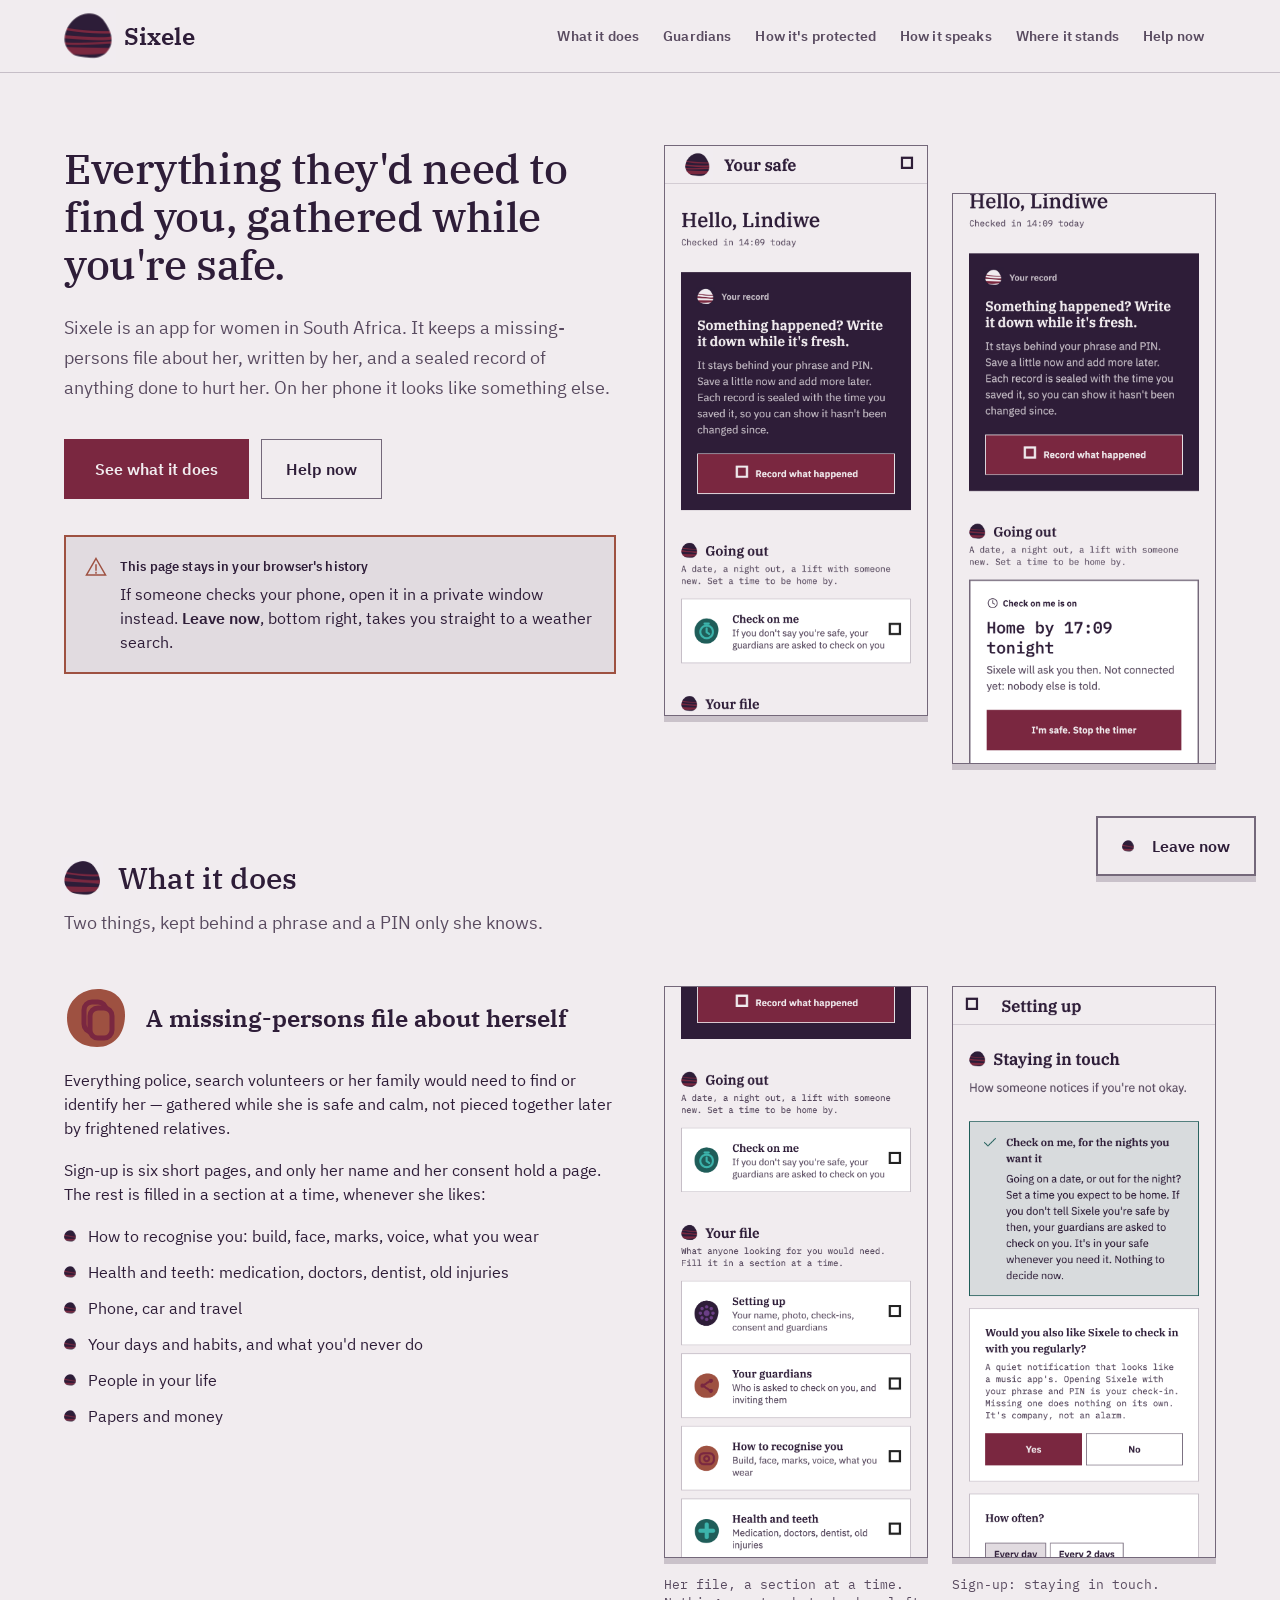
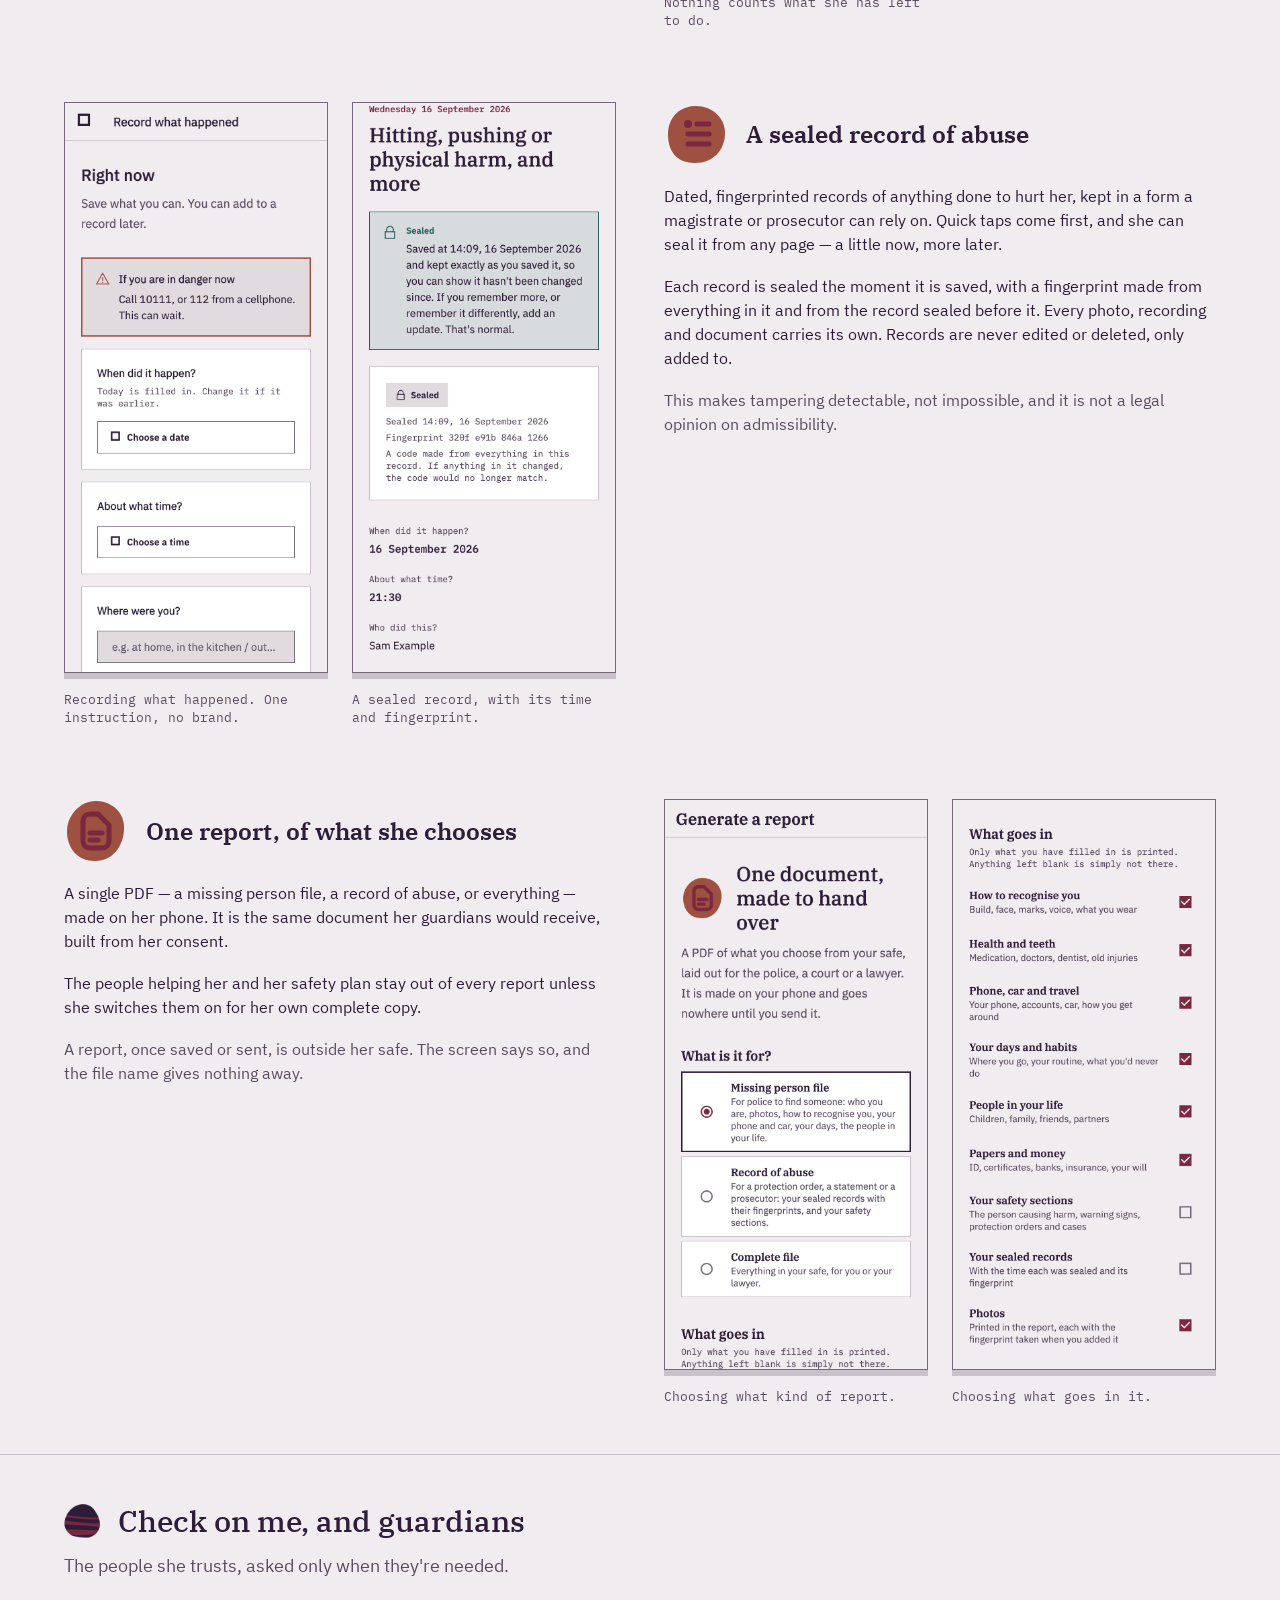
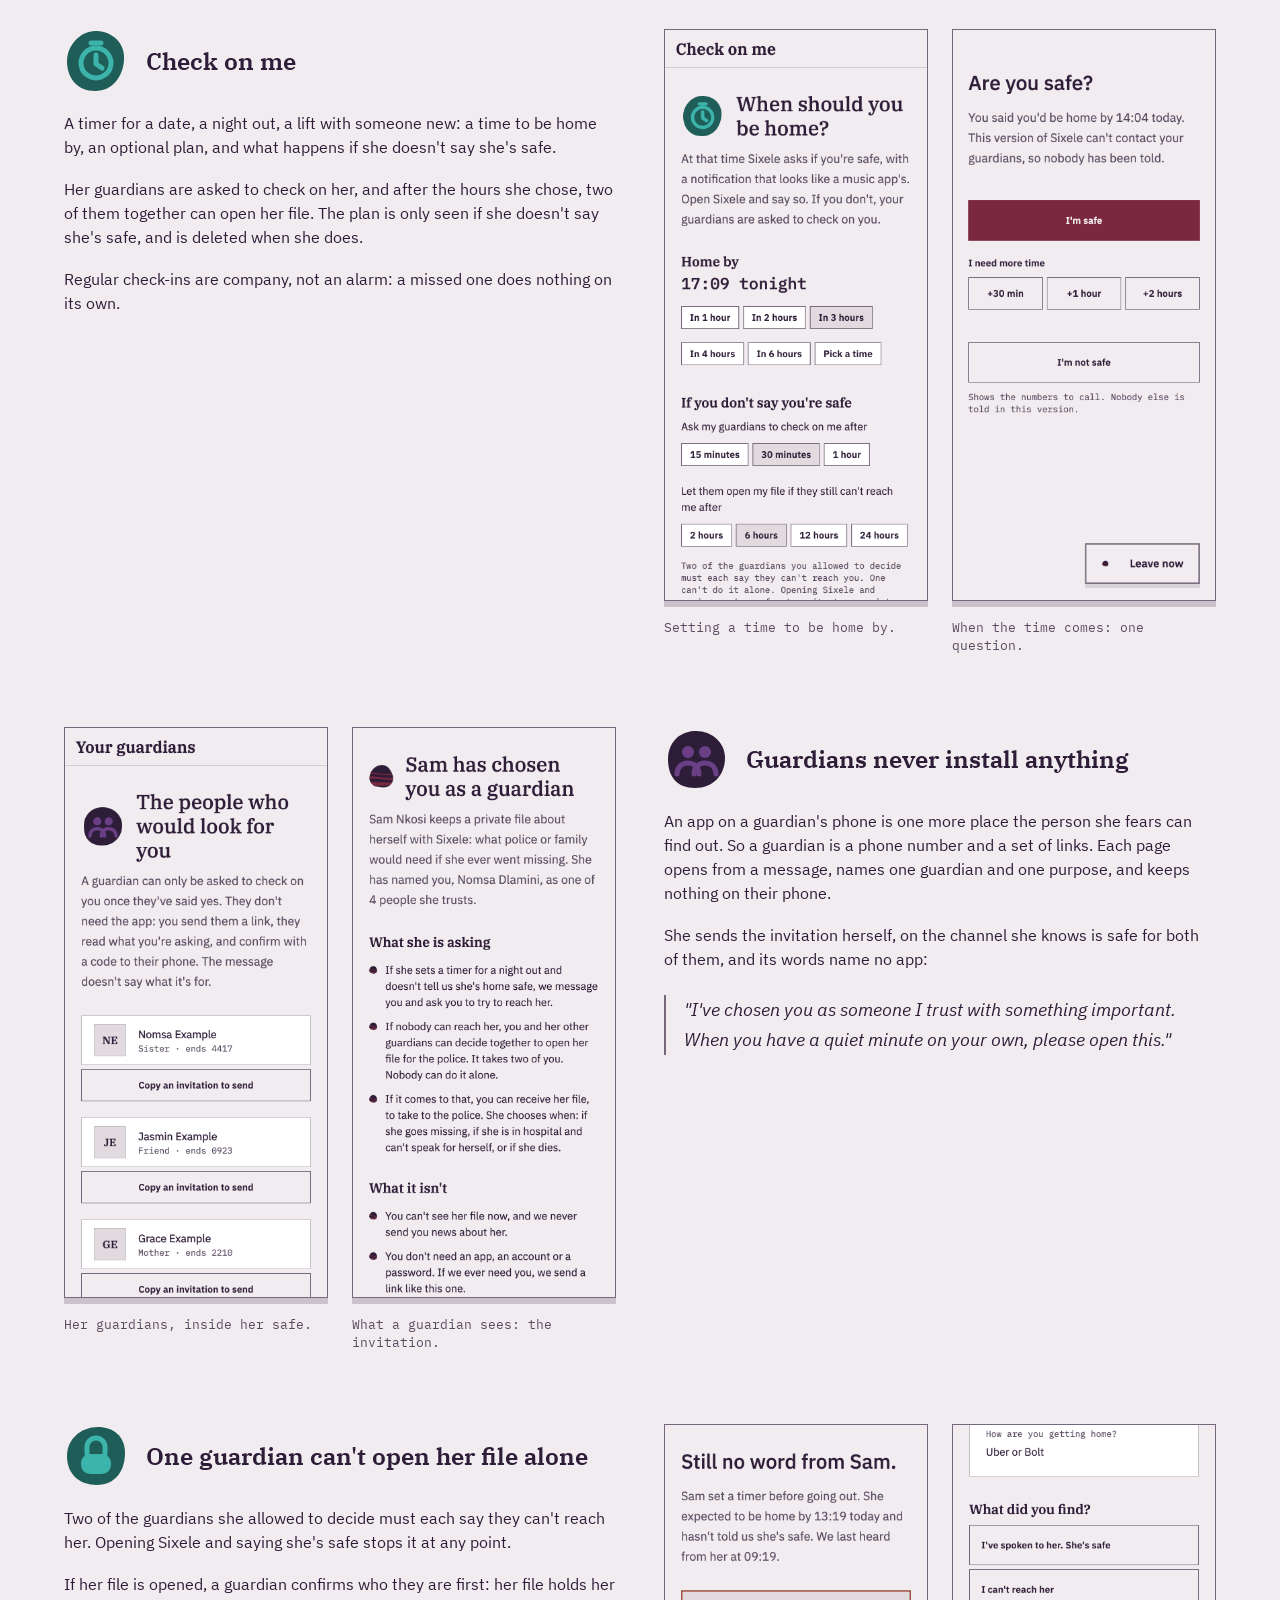
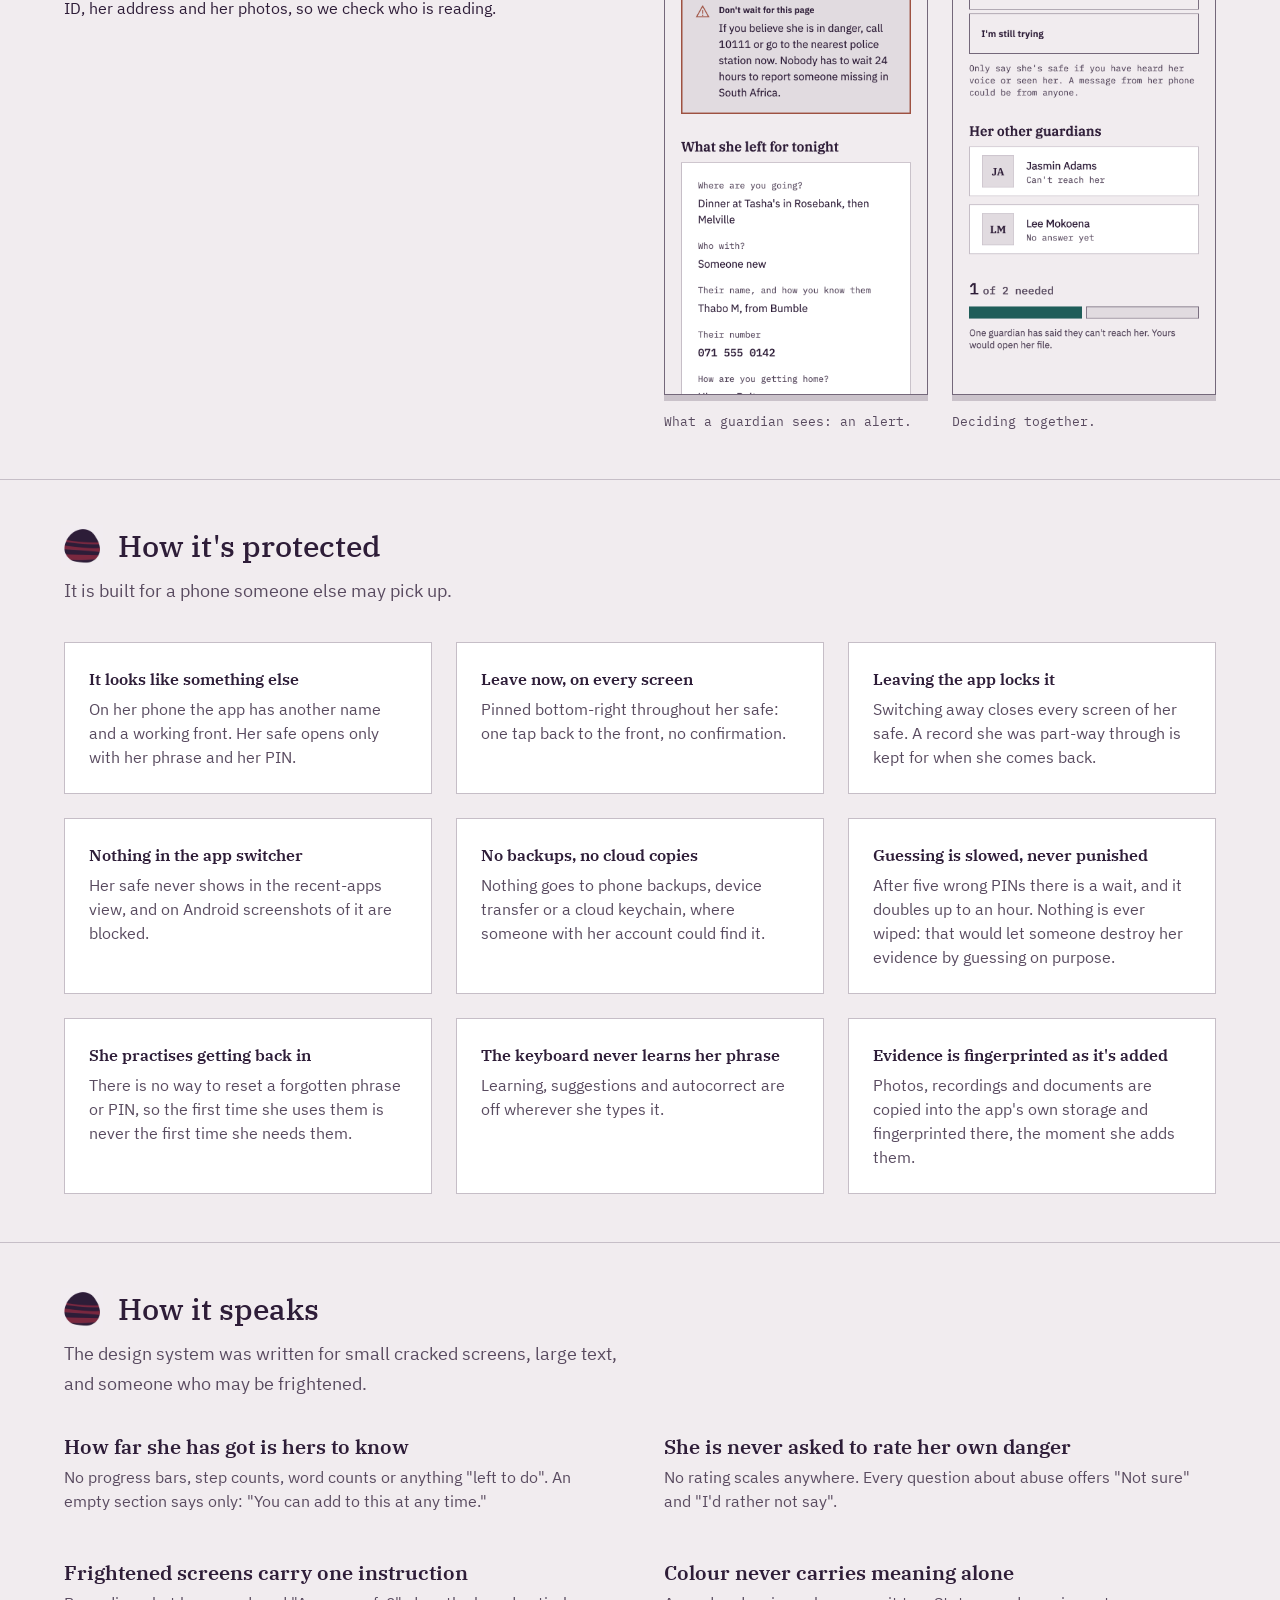
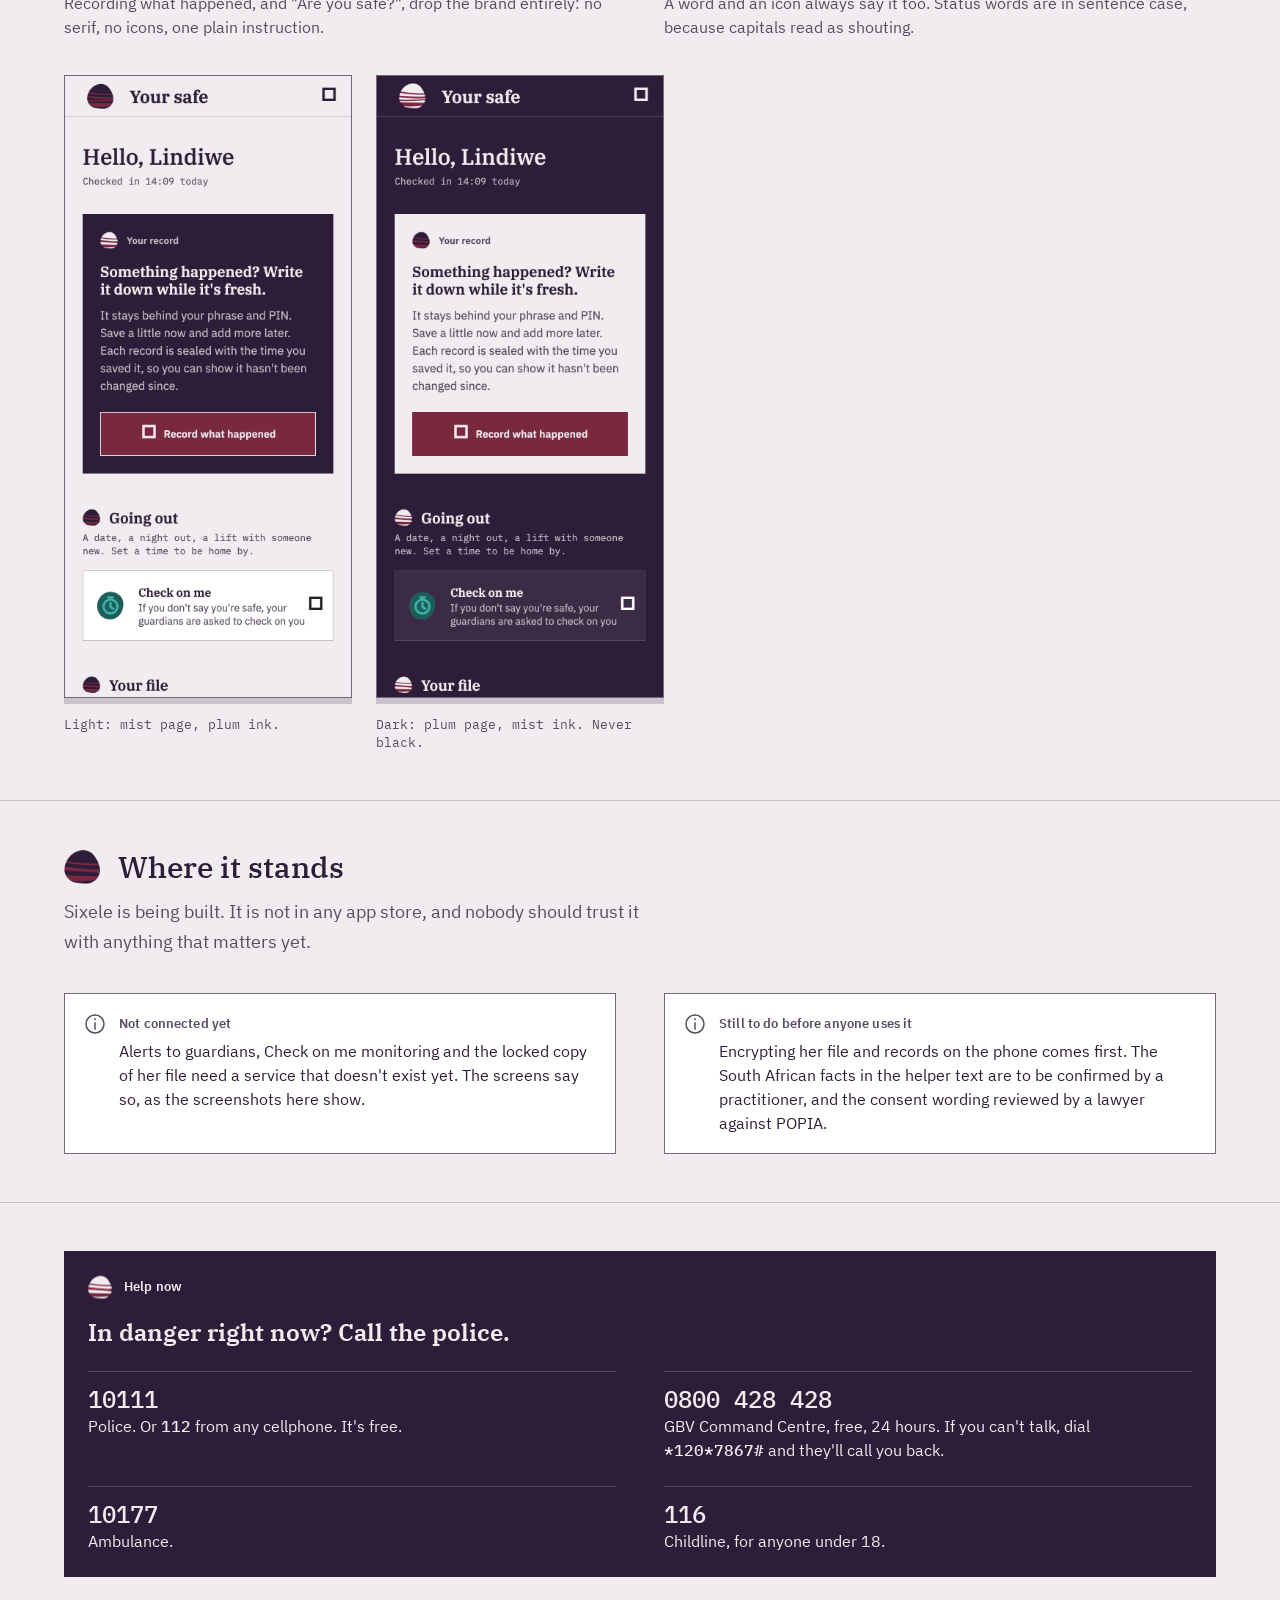
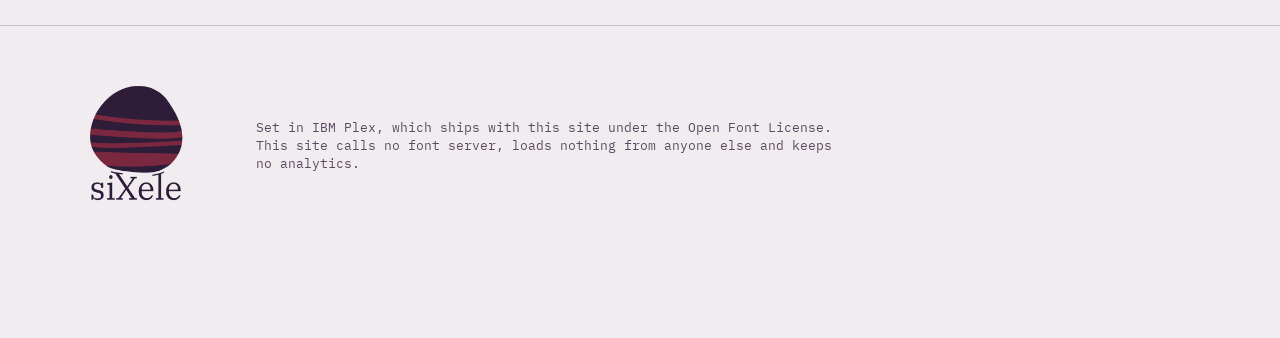
==== index.html @ cefa9fcc "Start the Sixele website repository The public site, the marketing screenshot library and the captur" ====
<!DOCTYPE html>
<html lang="en-ZA">
<head>
  <meta charset="UTF-8">
  <meta name="viewport" content="width=device-width, initial-scale=1">
  <title>Sixele</title>
  <meta name="description" content="Sixele is an app for women in South Africa: a missing-persons file about herself, made while she is safe, and a sealed record of abuse.">
  <meta name="referrer" content="no-referrer">
  <link rel="icon" href="brand/app_icon.png">
  <link rel="stylesheet" href="styles.css">
</head>
<body>

<!--
  Screenshots: every <img> under screenshots/ is a file from the screenshot
  library (marketing_screenshots/latest), copied in by ./website/sync_assets.sh.
  File names are stable, so a new capture replaces the picture with no edit
  here. To show a different part of a long screenshot, change --shot-y on its
  .shot-window (0% = top of the screen, 100% = bottom). See website/README.md.
-->

<header class="site-header">
  <div class="wrap">
    <a class="brand" href="#top">
      <span class="stone stone-logo"><picture><source srcset="brand/logo_dark.jpg" media="(prefers-color-scheme: dark)"><img src="brand/logo_light.jpg" alt=""></picture></span>
      Sixele
    </a>
    <nav class="site-nav" aria-label="On this page">
      <a href="#what">What it does</a>
      <a href="#guardians">Guardians</a>
      <a href="#protected">How it's protected</a>
      <a href="#speaks">How it speaks</a>
      <a href="#stands">Where it stands</a>
      <a href="#help">Help now</a>
    </nav>
  </div>
</header>

<main id="top">

  <section class="hero">
    <div class="wrap hero-grid">
      <div class="hero-copy">
        <h1 class="display">Everything they'd need to find you, gathered while you're safe.</h1>
        <p class="reading">Sixele is an app for women in South Africa. It keeps a missing-persons file about her, written by her, and a sealed record of anything done to hurt her. On her phone it looks like something else.</p>
        <div class="hero-actions">
          <a class="button button-primary" href="#what">See what it does</a>
          <a class="button" href="#help">Help now</a>
        </div>
        <div class="notice notice-attention" role="note">
          <svg class="line-icon" viewBox="0 0 24 24" aria-hidden="true"><path d="M12 3.5 21.5 20h-19L12 3.5zM12 10v5M12 17.5v.5"/></svg>
          <div>
            <span class="status">This page stays in your browser's history</span>
            <p>If someone checks your phone, open it in a private window instead. <strong>Leave now</strong>, bottom right, takes you straight to a weather search.</p>
          </div>
        </div>
      </div>
      <div class="hero-shots">
        <figure class="shot">
          <div class="shot-window"><img src="screenshots/dashboard.png" alt="Her safe: a greeting, a block that says 'Something happened? Write it down while it's fresh', then Check on me and the sections of her file."></div>
        </figure>
        <figure class="shot">
          <div class="shot-window" style="--shot-y: 22%"><img src="screenshots/dashboard_timer.png" alt="Her safe with a Check on me timer running, showing the time she said she'd be home by." loading="lazy"></div>
        </figure>
      </div>
    </div>
  </section>

  <section class="section" id="what">
    <div class="wrap">
      <div class="section-head">
        <span class="stone stone-36"><picture><source srcset="brand/mark_dark.jpg" media="(prefers-color-scheme: dark)"><img src="brand/mark_light.jpg" alt=""></picture></span>
        <h2 class="section-title">What it does</h2>
      </div>
      <p class="section-lede reading">Two things, kept behind a phrase and a PIN only she knows.</p>

      <div class="feature">
        <div class="feature-copy">
          <div class="feature-head">
            <picture><source srcset="icons/papers_dark.svg" media="(prefers-color-scheme: dark)"><img class="pebble" src="icons/papers_light.svg" alt=""></picture>
            <h3 class="headline">A missing-persons file about herself</h3>
          </div>
          <p>Everything police, search volunteers or her family would need to find or identify her — gathered while she is safe and calm, not pieced together later by frightened relatives.</p>
          <p>Sign-up is six short pages, and only her name and her consent hold a page. The rest is filled in a section at a time, whenever she likes:</p>
          <ul class="bullets">
            <li><span class="stone stone-bullet"><picture><source srcset="brand/icon_dark.jpg" media="(prefers-color-scheme: dark)"><img src="brand/icon_light.jpg" alt=""></picture></span>How to recognise you: build, face, marks, voice, what you wear</li>
            <li><span class="stone stone-bullet"><picture><source srcset="brand/icon_dark.jpg" media="(prefers-color-scheme: dark)"><img src="brand/icon_light.jpg" alt=""></picture></span>Health and teeth: medication, doctors, dentist, old injuries</li>
            <li><span class="stone stone-bullet"><picture><source srcset="brand/icon_dark.jpg" media="(prefers-color-scheme: dark)"><img src="brand/icon_light.jpg" alt=""></picture></span>Phone, car and travel</li>
            <li><span class="stone stone-bullet"><picture><source srcset="brand/icon_dark.jpg" media="(prefers-color-scheme: dark)"><img src="brand/icon_light.jpg" alt=""></picture></span>Your days and habits, and what you'd never do</li>
            <li><span class="stone stone-bullet"><picture><source srcset="brand/icon_dark.jpg" media="(prefers-color-scheme: dark)"><img src="brand/icon_light.jpg" alt=""></picture></span>People in your life</li>
            <li><span class="stone stone-bullet"><picture><source srcset="brand/icon_dark.jpg" media="(prefers-color-scheme: dark)"><img src="brand/icon_light.jpg" alt=""></picture></span>Papers and money</li>
          </ul>
        </div>
        <div class="feature-shots">
          <figure class="shot">
            <div class="shot-window" style="--shot-y: 32%"><img src="screenshots/dashboard.png" alt="The sections of her file, each a row with a pebble icon: setting up, your guardians, how to recognise you, health and teeth, and more." loading="lazy"></div>
            <figcaption class="note">Her file, a section at a time. Nothing counts what she has left to do.</figcaption>
          </figure>
          <figure class="shot">
            <div class="shot-window"><img src="screenshots/signup_touch.png" alt="A sign-up page about staying in touch, asking how often she would like to check in." loading="lazy"></div>
            <figcaption class="note">Sign-up: staying in touch.</figcaption>
          </figure>
        </div>
      </div>

      <div class="feature feature-flip">
        <div class="feature-copy">
          <div class="feature-head">
            <picture><source srcset="icons/evidence_dark.svg" media="(prefers-color-scheme: dark)"><img class="pebble" src="icons/evidence_light.svg" alt=""></picture>
            <h3 class="headline">A sealed record of abuse</h3>
          </div>
          <p>Dated, fingerprinted records of anything done to hurt her, kept in a form a magistrate or prosecutor can rely on. Quick taps come first, and she can seal it from any page — a little now, more later.</p>
          <p>Each record is sealed the moment it is saved, with a fingerprint made from everything in it and from the record sealed before it. Every photo, recording and document carries its own. Records are never edited or deleted, only added to.</p>
          <p class="muted">This makes tampering detectable, not impossible, and it is not a legal opinion on admissibility.</p>
        </div>
        <div class="feature-shots">
          <figure class="shot">
            <div class="shot-window"><img src="screenshots/record_flow.png" alt="Recording what happened: one plain instruction and quick-tap answers, with no brand marks on the screen." loading="lazy"></div>
            <figcaption class="note">Recording what happened. One instruction, no brand.</figcaption>
          </figure>
          <figure class="shot">
            <div class="shot-window" style="--shot-y: 8%"><img src="screenshots/record_detail.png" alt="A sealed record, showing the time it was sealed and its fingerprint, then her answers read back." loading="lazy"></div>
            <figcaption class="note">A sealed record, with its time and fingerprint.</figcaption>
          </figure>
        </div>
      </div>

      <div class="feature">
        <div class="feature-copy">
          <div class="feature-head">
            <picture><source srcset="icons/document_dark.svg" media="(prefers-color-scheme: dark)"><img class="pebble" src="icons/document_light.svg" alt=""></picture>
            <h3 class="headline">One report, of what she chooses</h3>
          </div>
          <p>A single PDF — a missing person file, a record of abuse, or everything — made on her phone. It is the same document her guardians would receive, built from her consent.</p>
          <p>The people helping her and her safety plan stay out of every report unless she switches them on for her own complete copy.</p>
          <p class="muted">A report, once saved or sent, is outside her safe. The screen says so, and the file name gives nothing away.</p>
        </div>
        <div class="feature-shots">
          <figure class="shot">
            <div class="shot-window"><img src="screenshots/report.png" alt="Generate a report: a choice between a missing person file, a record of abuse, or a complete file." loading="lazy"></div>
            <figcaption class="note">Choosing what kind of report.</figcaption>
          </figure>
          <figure class="shot">
            <div class="shot-window" style="--shot-y: 55%"><img src="screenshots/report.png" alt="What goes in the report: each section of her file with a tick box beside it." loading="lazy"></div>
            <figcaption class="note">Choosing what goes in it.</figcaption>
          </figure>
        </div>
      </div>
    </div>
  </section>

  <section class="section" id="guardians">
    <div class="wrap">
      <div class="section-head">
        <span class="stone stone-36"><picture><source srcset="brand/mark_dark.jpg" media="(prefers-color-scheme: dark)"><img src="brand/mark_light.jpg" alt=""></picture></span>
        <h2 class="section-title">Check on me, and guardians</h2>
      </div>
      <p class="section-lede reading">The people she trusts, asked only when they're needed.</p>

      <div class="feature">
        <div class="feature-copy">
          <div class="feature-head">
            <picture><source srcset="icons/timer_dark.svg" media="(prefers-color-scheme: dark)"><img class="pebble" src="icons/timer_light.svg" alt=""></picture>
            <h3 class="headline">Check on me</h3>
          </div>
          <p>A timer for a date, a night out, a lift with someone new: a time to be home by, an optional plan, and what happens if she doesn't say she's safe.</p>
          <p>Her guardians are asked to check on her, and after the hours she chose, two of them together can open her file. The plan is only seen if she doesn't say she's safe, and is deleted when she does.</p>
          <p>Regular check-ins are company, not an alarm: a missed one does nothing on its own.</p>
        </div>
        <div class="feature-shots">
          <figure class="shot">
            <div class="shot-window"><img src="screenshots/check_on_me.png" alt="Check on me: choosing a time to be home by." loading="lazy"></div>
            <figcaption class="note">Setting a time to be home by.</figcaption>
          </figure>
          <figure class="shot">
            <div class="shot-window"><img src="screenshots/home_safe.png" alt="Are you safe? with three answers: I'm safe, I need more time, I'm not safe." loading="lazy"></div>
            <figcaption class="note">When the time comes: one question.</figcaption>
          </figure>
        </div>
      </div>

      <div class="feature feature-flip">
        <div class="feature-copy">
          <div class="feature-head">
            <picture><source srcset="icons/circle_dark.svg" media="(prefers-color-scheme: dark)"><img class="pebble" src="icons/circle_light.svg" alt=""></picture>
            <h3 class="headline">Guardians never install anything</h3>
          </div>
          <p>An app on a guardian's phone is one more place the person she fears can find out. So a guardian is a phone number and a set of links. Each page opens from a message, names one guardian and one purpose, and keeps nothing on their phone.</p>
          <p>She sends the invitation herself, on the channel she knows is safe for both of them, and its words name no app:</p>
          <p class="quote">"I've chosen you as someone I trust with something important. When you have a quiet minute on your own, please open this."</p>
        </div>
        <div class="feature-shots">
          <figure class="shot">
            <div class="shot-window"><img src="screenshots/guardians.png" alt="Your guardians: the people she has asked, and what each is allowed to do." loading="lazy"></div>
            <figcaption class="note">Her guardians, inside her safe.</figcaption>
          </figure>
          <figure class="shot">
            <div class="shot-window"><img src="screenshots/guardian_invite.png" alt="A guardian's invitation page: who is asking, what she is asking, and what it is not." loading="lazy"></div>
            <figcaption class="note">What a guardian sees: the invitation.</figcaption>
          </figure>
        </div>
      </div>

      <div class="feature">
        <div class="feature-copy">
          <div class="feature-head">
            <picture><source srcset="icons/lock_dark.svg" media="(prefers-color-scheme: dark)"><img class="pebble" src="icons/lock_light.svg" alt=""></picture>
            <h3 class="headline">One guardian can't open her file alone</h3>
          </div>
          <p>Two of the guardians she allowed to decide must each say they can't reach her. Opening Sixele and saying she's safe stops it at any point.</p>
          <p>If her file is opened, a guardian confirms who they are first: her file holds her ID, her address and her photos, so we check who is reading.</p>
        </div>
        <div class="feature-shots">
          <figure class="shot">
            <div class="shot-window"><img src="screenshots/guardian_alert.png" alt="A guardian's alert page: she hasn't said she's safe, and what she planned for the evening." loading="lazy"></div>
            <figcaption class="note">What a guardian sees: an alert.</figcaption>
          </figure>
          <figure class="shot">
            <div class="shot-window" style="--shot-y: 60%"><img src="screenshots/guardian_alert.png" alt="The alert page further down: 'What did you find?', her other guardians, and how many have said they can't reach her." loading="lazy"></div>
            <figcaption class="note">Deciding together.</figcaption>
          </figure>
        </div>
      </div>
    </div>
  </section>

  <section class="section" id="protected">
    <div class="wrap">
      <div class="section-head">
        <span class="stone stone-36"><picture><source srcset="brand/mark_dark.jpg" media="(prefers-color-scheme: dark)"><img src="brand/mark_light.jpg" alt=""></picture></span>
        <h2 class="section-title">How it's protected</h2>
      </div>
      <p class="section-lede reading">It is built for a phone someone else may pick up.</p>

      <div class="cards">
        <div class="card">
          <h3 class="title-sm">It looks like something else</h3>
          <p>On her phone the app has another name and a working front. Her safe opens only with her phrase and her PIN.</p>
        </div>
        <div class="card">
          <h3 class="title-sm">Leave now, on every screen</h3>
          <p>Pinned bottom-right throughout her safe: one tap back to the front, no confirmation.</p>
        </div>
        <div class="card">
          <h3 class="title-sm">Leaving the app locks it</h3>
          <p>Switching away closes every screen of her safe. A record she was part-way through is kept for when she comes back.</p>
        </div>
        <div class="card">
          <h3 class="title-sm">Nothing in the app switcher</h3>
          <p>Her safe never shows in the recent-apps view, and on Android screenshots of it are blocked.</p>
        </div>
        <div class="card">
          <h3 class="title-sm">No backups, no cloud copies</h3>
          <p>Nothing goes to phone backups, device transfer or a cloud keychain, where someone with her account could find it.</p>
        </div>
        <div class="card">
          <h3 class="title-sm">Guessing is slowed, never punished</h3>
          <p>After five wrong PINs there is a wait, and it doubles up to an hour. Nothing is ever wiped: that would let someone destroy her evidence by guessing on purpose.</p>
        </div>
        <div class="card">
          <h3 class="title-sm">She practises getting back in</h3>
          <p>There is no way to reset a forgotten phrase or PIN, so the first time she uses them is never the first time she needs them.</p>
        </div>
        <div class="card">
          <h3 class="title-sm">The keyboard never learns her phrase</h3>
          <p>Learning, suggestions and autocorrect are off wherever she types it.</p>
        </div>
        <div class="card">
          <h3 class="title-sm">Evidence is fingerprinted as it's added</h3>
          <p>Photos, recordings and documents are copied into the app's own storage and fingerprinted there, the moment she adds them.</p>
        </div>
      </div>
    </div>
  </section>

  <section class="section" id="speaks">
    <div class="wrap">
      <div class="section-head">
        <span class="stone stone-36"><picture><source srcset="brand/mark_dark.jpg" media="(prefers-color-scheme: dark)"><img src="brand/mark_light.jpg" alt=""></picture></span>
        <h2 class="section-title">How it speaks</h2>
      </div>
      <p class="section-lede reading">The design system was written for small cracked screens, large text, and someone who may be frightened.</p>

      <div class="columns">
        <div>
          <h3 class="title">How far she has got is hers to know</h3>
          <p class="muted">No progress bars, step counts, word counts or anything "left to do". An empty section says only: "You can add to this at any time."</p>
        </div>
        <div>
          <h3 class="title">She is never asked to rate her own danger</h3>
          <p class="muted">No rating scales anywhere. Every question about abuse offers "Not sure" and "I'd rather not say".</p>
        </div>
        <div>
          <h3 class="title">Frightened screens carry one instruction</h3>
          <p class="muted">Recording what happened, and "Are you safe?", drop the brand entirely: no serif, no icons, one plain instruction.</p>
        </div>
        <div>
          <h3 class="title">Colour never carries meaning alone</h3>
          <p class="muted">A word and an icon always say it too. Status words are in sentence case, because capitals read as shouting.</p>
        </div>
      </div>

      <div class="themes">
        <figure class="shot">
          <div class="shot-window"><img src="screenshots/dashboard.png" alt="Her safe in the light theme: a mist page with plum text." loading="lazy"></div>
          <figcaption class="note">Light: mist page, plum ink.</figcaption>
        </figure>
        <figure class="shot">
          <div class="shot-window"><img src="screenshots/dashboard_dark.png" alt="Her safe in the dark theme: a plum page with mist text." loading="lazy"></div>
          <figcaption class="note">Dark: plum page, mist ink. Never black.</figcaption>
        </figure>
      </div>
    </div>
  </section>

  <section class="section" id="stands">
    <div class="wrap">
      <div class="section-head">
        <span class="stone stone-36"><picture><source srcset="brand/mark_dark.jpg" media="(prefers-color-scheme: dark)"><img src="brand/mark_light.jpg" alt=""></picture></span>
        <h2 class="section-title">Where it stands</h2>
      </div>
      <p class="section-lede reading">Sixele is being built. It is not in any app store, and nobody should trust it with anything that matters yet.</p>

      <div class="columns">
        <div class="notice">
          <svg class="line-icon" viewBox="0 0 24 24" aria-hidden="true"><circle cx="12" cy="12" r="9"/><path d="M12 11v6M12 7v.5"/></svg>
          <div>
            <span class="status">Not connected yet</span>
            <p>Alerts to guardians, Check on me monitoring and the locked copy of her file need a service that doesn't exist yet. The screens say so, as the screenshots here show.</p>
          </div>
        </div>
        <div class="notice">
          <svg class="line-icon" viewBox="0 0 24 24" aria-hidden="true"><circle cx="12" cy="12" r="9"/><path d="M12 11v6M12 7v.5"/></svg>
          <div>
            <span class="status">Still to do before anyone uses it</span>
            <p>Encrypting her file and records on the phone comes first. The South African facts in the helper text are to be confirmed by a practitioner, and the consent wording reviewed by a lawyer against POPIA.</p>
          </div>
        </div>
      </div>
    </div>
  </section>

  <section class="section" id="help">
    <div class="wrap">
      <div class="inverted">
        <div class="inverted-head">
          <span class="stone"><picture><source srcset="brand/mark_light.jpg" media="(prefers-color-scheme: dark)"><img src="brand/mark_dark.jpg" alt=""></picture></span>
          <span class="status">Help now</span>
        </div>
        <h2 class="headline">In danger right now? Call the police.</h2>
        <ul class="help-lines">
          <li>
            <a class="fact" href="tel:10111">10111</a>
            Police. Or <a class="fact" href="tel:112">112</a> from any cellphone. It's free.
          </li>
          <li>
            <a class="fact" href="tel:0800428428">0800 428 428</a>
            GBV Command Centre, free, 24 hours. If you can't talk, dial <span class="fact">*120*7867#</span> and they'll call you back.
          </li>
          <li>
            <a class="fact" href="tel:10177">10177</a>
            Ambulance.
          </li>
          <li>
            <a class="fact" href="tel:116">116</a>
            Childline, for anyone under 18.
          </li>
        </ul>
      </div>
    </div>
  </section>

</main>

<footer class="site-footer">
  <div class="wrap">
    <picture><source srcset="brand/wordmark_dark.jpg" media="(prefers-color-scheme: dark)"><img class="wordmark" src="brand/wordmark_light.jpg" alt="Sixele" loading="lazy"></picture>
    <div>
      <p class="note">Set in IBM Plex, which ships with this site under the Open Font License. This site calls no font server, loads nothing from anyone else and keeps no analytics.</p>
    </div>
  </div>
</footer>

<a class="leave-now" id="leave-now" href="https://www.google.com/search?q=weather" rel="noreferrer noopener">
  <span class="stone stone-bullet"><picture><source srcset="brand/icon_dark.jpg" media="(prefers-color-scheme: dark)"><img src="brand/icon_light.jpg" alt=""></picture></span>
  Leave now
</a>

<script src="site.js"></script>
</body>
</html>
---- styles.css ----
/* The Sixele design system, for the web.
 *
 * Every value here comes from the app: colours from lib/theme/app_colors.dart,
 * spacing and sizes from lib/theme/tokens.dart, and the type scale from
 * openspec/specs/design-language/spec.md. If a token changes there, change it
 * here. Square corners, the 6px grid, IBM Plex, no pink, plum for black.
 */

/* --- Type: IBM Plex, shipped with the site. Nothing calls a font server. --- */

@font-face { font-family: "IBM Plex Serif"; font-weight: 500; font-display: swap; src: url("fonts/IBMPlexSerif-Medium.ttf") format("truetype"); }
@font-face { font-family: "IBM Plex Serif"; font-weight: 600; font-display: swap; src: url("fonts/IBMPlexSerif-SemiBold.ttf") format("truetype"); }
@font-face { font-family: "IBM Plex Sans"; font-weight: 400; font-display: swap; src: url("fonts/IBMPlexSans-Regular.ttf") format("truetype"); }
@font-face { font-family: "IBM Plex Sans"; font-weight: 400; font-style: italic; font-display: swap; src: url("fonts/IBMPlexSans-Italic.ttf") format("truetype"); }
@font-face { font-family: "IBM Plex Sans"; font-weight: 500; font-display: swap; src: url("fonts/IBMPlexSans-Medium.ttf") format("truetype"); }
@font-face { font-family: "IBM Plex Sans"; font-weight: 600; font-display: swap; src: url("fonts/IBMPlexSans-SemiBold.ttf") format("truetype"); }
@font-face { font-family: "IBM Plex Mono"; font-weight: 400; font-display: swap; src: url("fonts/IBMPlexMono-Regular.ttf") format("truetype"); }
@font-face { font-family: "IBM Plex Mono"; font-weight: 500; font-display: swap; src: url("fonts/IBMPlexMono-Medium.ttf") format("truetype"); }

/* --- Tokens --- */

:root {
  color-scheme: light dark;

  /* Semantic colours, light (DL-09). */
  --surface: #f1ecef;
  --surface-raised: #ffffff;
  --surface-well: #e1dbe0;
  --ink: #2e1d38;
  --ink-muted: #594b60;
  --ink-subtle: #65576b;
  --accent: #7a2740;
  --on-accent: #f1ecef;
  --accent-edge: #7a2740;
  --accent-text: #7a2740;
  --accent-quiet: #e1dbe0;
  --affirm: #1f5d59;
  --affirm-text: #1f5d59;
  --affirm-quiet: #d8dbdd;
  --attention: #9e5141;
  --attention-text: #9e5141;
  --attention-quiet: #e1dbe0;
  --line: #74687a;
  --line-subtle: #c6bec7;
  --focus: #7a2740;
  --shadow: rgba(46, 29, 56, 0.2);

  /* The 6px grid (DL-02). */
  --s6: 6px;
  --s12: 12px;
  --s18: 18px;
  --s24: 24px;
  --s30: 30px;
  --s36: 36px;
  --s48: 48px;
  --s60: 60px;
  --s72: 72px;
  --s96: 96px;

  /* Widths (DL-04). The page holds two reading columns side by side. */
  --reading: 576px;
  --page: 1152px;

  --serif: "IBM Plex Serif", Georgia, serif;
  --sans: "IBM Plex Sans", system-ui, sans-serif;
  --mono: "IBM Plex Mono", ui-monospace, monospace;
}

/* Semantic colours, dark. Also what an inverted block uses on a light page. */
@media (prefers-color-scheme: dark) {
  :root {
    --surface: #2e1d38;
    --surface-raised: #3c2b45;
    --surface-well: #211528;
    --ink: #f1ecef;
    --ink-muted: #c2bac3;
    --ink-subtle: #afa6b1;
    --accent-edge: #f1ecef;
    --accent-text: #f1ecef;
    --accent-quiet: #45203a;
    --affirm: #3cb4ac;
    --affirm-text: #3cb4ac;
    --affirm-quiet: #293042;
    --attention: #cc7866;
    --attention-text: #cc7866;
    --attention-quiet: #502d3b;
    --line: #8c8090;
    --line-subtle: #55465d;
    --focus: #f1ecef;
    --shadow: rgba(21, 12, 28, 0.5);
  }
}

/* --- Base --- */

*, *::before, *::after { box-sizing: border-box; }

html { scroll-behavior: smooth; scroll-padding-top: var(--s96); }
@media (prefers-reduced-motion: reduce) { html { scroll-behavior: auto; } }

body {
  margin: 0;
  background: var(--surface);
  color: var(--ink);
  font: 400 16px/24px var(--sans);
  -webkit-font-smoothing: antialiased;
  /* Room for Leave now, so it never covers the last line. */
  padding-bottom: var(--s96);
}

img { display: block; max-width: 100%; }
p, h1, h2, h3, ul, figure { margin: 0; }
ul { padding: 0; list-style: none; }
a { color: var(--accent-text); text-underline-offset: 3px; }

:focus-visible { outline: 3px solid var(--focus); outline-offset: 2px; }

.wrap {
  max-width: calc(var(--page) + 2 * var(--s24));
  margin: 0 auto;
  padding: 0 var(--s24);
}

/* --- Type scale (DL-06) --- */

.display {
  font: 500 42px/48px var(--serif);
  letter-spacing: -0.01em;
}
.headline { font: 600 24px/30px var(--serif); }
.title { font: 600 20px/24px var(--serif); }
.title-sm { font: 600 16px/24px var(--serif); }
.section-title { font: 500 30px/36px var(--serif); }
.reading { font: 400 18px/30px var(--sans); }
.quote { font: italic 400 18px/30px var(--sans); }
.small { font: 400 14px/18px var(--sans); color: var(--ink-muted); }
.status {
  font: 600 13px/18px var(--sans);
  letter-spacing: 0.01em;
  color: var(--ink-muted);
}
.note { font: 400 13px/18px var(--mono); color: var(--ink-muted); }
.fact { font: 500 16px/24px var(--mono); white-space: nowrap; }
.muted { color: var(--ink-muted); }

@media (max-width: 599px) {
  .display { font-size: 36px; line-height: 42px; }
}

/* --- Brand stones (DL-12, DL-13) ---
 * The marks are flat pictures with mist or plum baked in, so they only sit
 * directly on the page, and they are sized by the stone: the stone spans 76%
 * of the logo's frame and 38% of the mark's. The box clips a fifth wider than
 * the stone; the rest of the picture is exactly the page colour. */

.stone {
  --stone: 24px;
  --span: 0.38;
  position: relative;
  flex: none;
  display: block;
  width: var(--stone);
  height: var(--stone);
}
.stone img {
  position: absolute;
  left: 50%;
  top: 50%;
  width: calc(var(--stone) / var(--span));
  max-width: none;
  transform: translate(-50%, -50%);
  clip-path: inset(calc(50% - var(--stone) * 0.6));
}
.stone-36 { --stone: 36px; }
.stone-logo { --stone: 48px; --span: 0.76; }
.stone-bullet { --stone: 12px; --span: 0.19; }

.pebble { flex: none; width: 64px; height: 64px; }
.pebble-40 { width: 40px; height: 40px; }

/* --- Header --- */

.site-header {
  position: sticky;
  top: 0;
  z-index: 5;
  background: var(--surface);
  border-bottom: 1px solid var(--line-subtle);
}
.site-header .wrap {
  display: flex;
  align-items: center;
  gap: var(--s24);
  min-height: var(--s72);
}
.brand {
  display: flex;
  align-items: center;
  gap: var(--s12);
  color: var(--ink);
  text-decoration: none;
  font: 600 24px/30px var(--serif);
}
.site-nav { margin-left: auto; display: flex; flex-wrap: wrap; }
.site-nav a {
  display: flex;
  align-items: center;
  min-height: 48px;
  padding: 0 var(--s12);
  color: var(--ink-muted);
  text-decoration: none;
  font: 600 14px/18px var(--sans);
  letter-spacing: 0.01em;
}
.site-nav a:hover { color: var(--ink); text-decoration: underline; }
@media (max-width: 899px) {
  .site-nav { display: none; }
}

/* --- Buttons (DL-03, DL-11) --- */

.button {
  display: inline-flex;
  align-items: center;
  justify-content: center;
  min-height: 48px;
  padding: 0 var(--s24);
  border: 1px solid var(--line);
  background: transparent;
  color: var(--ink);
  font: 600 16px/24px var(--sans);
  text-decoration: none;
  cursor: pointer;
  transition: opacity 120ms ease-out;
}
.button:hover { opacity: 0.85; }
.button-primary {
  min-height: 60px;
  padding: 0 var(--s30);
  background: var(--accent);
  border-color: var(--accent-edge);
  color: var(--on-accent);
}

/* --- Notices (DL-16): square, edged in their tone, in the flow. --- */

.notice {
  display: flex;
  gap: var(--s12);
  padding: var(--s18);
  background: var(--surface-raised);
  border: 1px solid var(--line);
  max-width: var(--reading);
}
.notice svg { flex: none; width: 24px; height: 24px; color: var(--ink-muted); }
.notice .status { display: block; padding-top: 3px; }
.notice p { margin-top: var(--s6); }
.notice-affirm { background: var(--affirm-quiet); border-color: var(--affirm); }
.notice-affirm svg, .notice-affirm .status { color: var(--affirm-text); }
.notice-attention {
  background: var(--attention-quiet);
  border: 2px solid var(--attention);
}
.notice-attention svg { color: var(--attention-text); }
.notice-attention .status { color: var(--ink); }

.line-icon {
  fill: none;
  stroke: currentColor;
  stroke-width: 1.5;
  stroke-linecap: square;
  stroke-linejoin: miter;
}

/* --- Hero --- */

.hero { padding: var(--s72) 0 var(--s48); }
.hero-grid {
  display: grid;
  grid-template-columns: minmax(0, 1fr) minmax(0, 1fr);
  gap: var(--s48);
  align-items: start;
}
.hero-copy { max-width: var(--reading); }
.hero-copy .reading { margin-top: var(--s24); color: var(--ink-muted); }
.hero-actions {
  display: flex;
  flex-wrap: wrap;
  gap: var(--s12);
  margin-top: var(--s36);
}
.hero .notice { margin-top: var(--s36); }
.hero-shots {
  display: grid;
  grid-template-columns: repeat(2, minmax(0, 288px));
  gap: var(--s24);
  justify-content: end;
}
.hero-shots .shot:nth-child(2) { margin-top: var(--s48); }

/* --- Sections --- */

.section { padding: var(--s48) 0; }
.section + .section { border-top: 1px solid var(--line-subtle); }
.section-head {
  display: flex;
  align-items: center;
  gap: var(--s18);
  margin-bottom: var(--s12);
}
.section-lede { max-width: var(--reading); color: var(--ink-muted); }

.feature {
  display: grid;
  grid-template-columns: minmax(0, 1fr) minmax(0, 1fr);
  gap: var(--s48);
  align-items: start;
  margin-top: var(--s48);
}
.feature + .feature { margin-top: var(--s72); }
.feature-copy { max-width: var(--reading); }
.feature-head {
  display: flex;
  align-items: center;
  gap: var(--s18);
  margin-bottom: var(--s18);
}
.feature-copy p + p { margin-top: var(--s18); }
.feature-copy .quote {
  margin-top: var(--s24);
  padding-left: var(--s18);
  border-left: 2px solid var(--line);
}
.feature-shots {
  display: grid;
  grid-template-columns: repeat(2, minmax(0, 288px));
  gap: var(--s24);
  justify-content: end;
}
.feature-flip .feature-copy { order: 2; }
.feature-flip .feature-shots { justify-content: start; }

/* Stone-bulleted lines (DL-13b): 12 stone, 6 down, 12 to the text. */
.bullets { margin-top: var(--s18); }
.bullets li { display: flex; gap: var(--s12); }
.bullets li + li { margin-top: var(--s12); }
.bullets .stone { margin-top: var(--s6); }

/* --- Screenshots ---
 * A square window the size of the phone the library captures (390 x 844).
 * Library screenshots are full-length scrolls, so the window shows one
 * phone's worth; --shot-y (0% = top, 100% = bottom) picks which part.
 * New captures with the same file name drop straight in. */

.shot { min-width: 0; }
.shot-window {
  position: relative;
  aspect-ratio: 390 / 844;
  overflow: hidden;
  background: var(--surface-well);
  border: 1px solid var(--line);
  box-shadow: 0 6px 0 var(--shadow);
}
.shot-window img {
  position: absolute;
  inset: 0;
  width: 100%;
  height: 100%;
  object-fit: cover;
  object-position: center var(--shot-y, 0%);
}
.shot figcaption { margin-top: var(--s18); }

/* --- Cards: raised, hairline edge, no shadow (DL-01a). --- */

.cards {
  display: grid;
  grid-template-columns: repeat(3, minmax(0, 1fr));
  gap: var(--s24);
  margin-top: var(--s36);
}
.card {
  padding: var(--s24);
  background: var(--surface-raised);
  border: 1px solid var(--line-subtle);
}
.card .title-sm { margin-bottom: var(--s6); }
.card p { color: var(--ink-muted); }

.columns {
  display: grid;
  grid-template-columns: minmax(0, 1fr) minmax(0, 1fr);
  gap: var(--s48);
  margin-top: var(--s36);
}
.columns > div { max-width: var(--reading); }
.columns .title { margin-bottom: var(--s6); }

.themes {
  display: grid;
  grid-template-columns: repeat(2, minmax(0, 288px));
  gap: var(--s24);
  margin-top: var(--s36);
}

/* --- The inverted block (DL-17): once on the page, colours switched. --- */

.inverted {
  --surface: #2e1d38;
  --surface-raised: #3c2b45;
  --ink: #f1ecef;
  --ink-muted: #c2bac3;
  --accent-text: #f1ecef;
  --line: #8c8090;
  --line-subtle: #55465d;
  --focus: #f1ecef;
  padding: var(--s24);
  background: var(--surface);
  color: var(--ink);
}
@media (prefers-color-scheme: dark) {
  .inverted {
    --surface: #f1ecef;
    --surface-raised: #ffffff;
    --ink: #2e1d38;
    --ink-muted: #594b60;
    --accent-text: #7a2740;
    --line: #74687a;
    --line-subtle: #c6bec7;
    --focus: #7a2740;
  }
}
.inverted-head {
  display: flex;
  align-items: center;
  gap: var(--s12);
  margin-bottom: var(--s18);
}
.inverted .status { color: var(--ink); }
.help-lines {
  display: grid;
  grid-template-columns: repeat(2, minmax(0, 1fr));
  gap: var(--s24) var(--s48);
  margin-top: var(--s24);
}
.help-lines li { border-top: 1px solid var(--line-subtle); padding-top: var(--s12); }
.help-lines li > .fact:first-child { display: block; font-size: 24px; line-height: 30px; }
.help-lines a { color: var(--ink); text-decoration: none; }
.help-lines a:hover { text-decoration: underline; }

/* --- Footer --- */

.site-footer { padding: var(--s48) 0 var(--s24); border-top: 1px solid var(--line-subtle); }
.site-footer .wrap {
  display: flex;
  flex-wrap: wrap;
  align-items: center;
  gap: var(--s24) var(--s48);
}
.wordmark { width: 144px; height: 144px; }
.site-footer .note { max-width: var(--reading); }
.site-footer .note + .note { margin-top: var(--s6); }

/* --- Leave now: pinned bottom-right, the one control with a stone. --- */

.leave-now {
  position: fixed;
  right: var(--s24);
  bottom: var(--s24);
  z-index: 10;
  display: flex;
  align-items: center;
  gap: var(--s18);
  min-height: 60px;
  padding: 0 var(--s24);
  background: var(--surface);
  border: 2px solid var(--line);
  box-shadow: 0 6px 0 var(--shadow);
  color: var(--ink);
  font: 600 16px/24px var(--sans);
  text-decoration: none;
}
.leave-now:hover { border-color: var(--ink); }

/* --- Small screens --- */

@media (max-width: 899px) {
  .hero { padding-top: var(--s48); }
  .hero-grid, .feature, .columns { grid-template-columns: minmax(0, 1fr); }
  .hero-shots, .feature-shots, .feature-flip .feature-shots { justify-content: start; }
  .feature-flip .feature-copy { order: 0; }
  .cards { grid-template-columns: minmax(0, 1fr); }
  .help-lines { grid-template-columns: minmax(0, 1fr); }
}
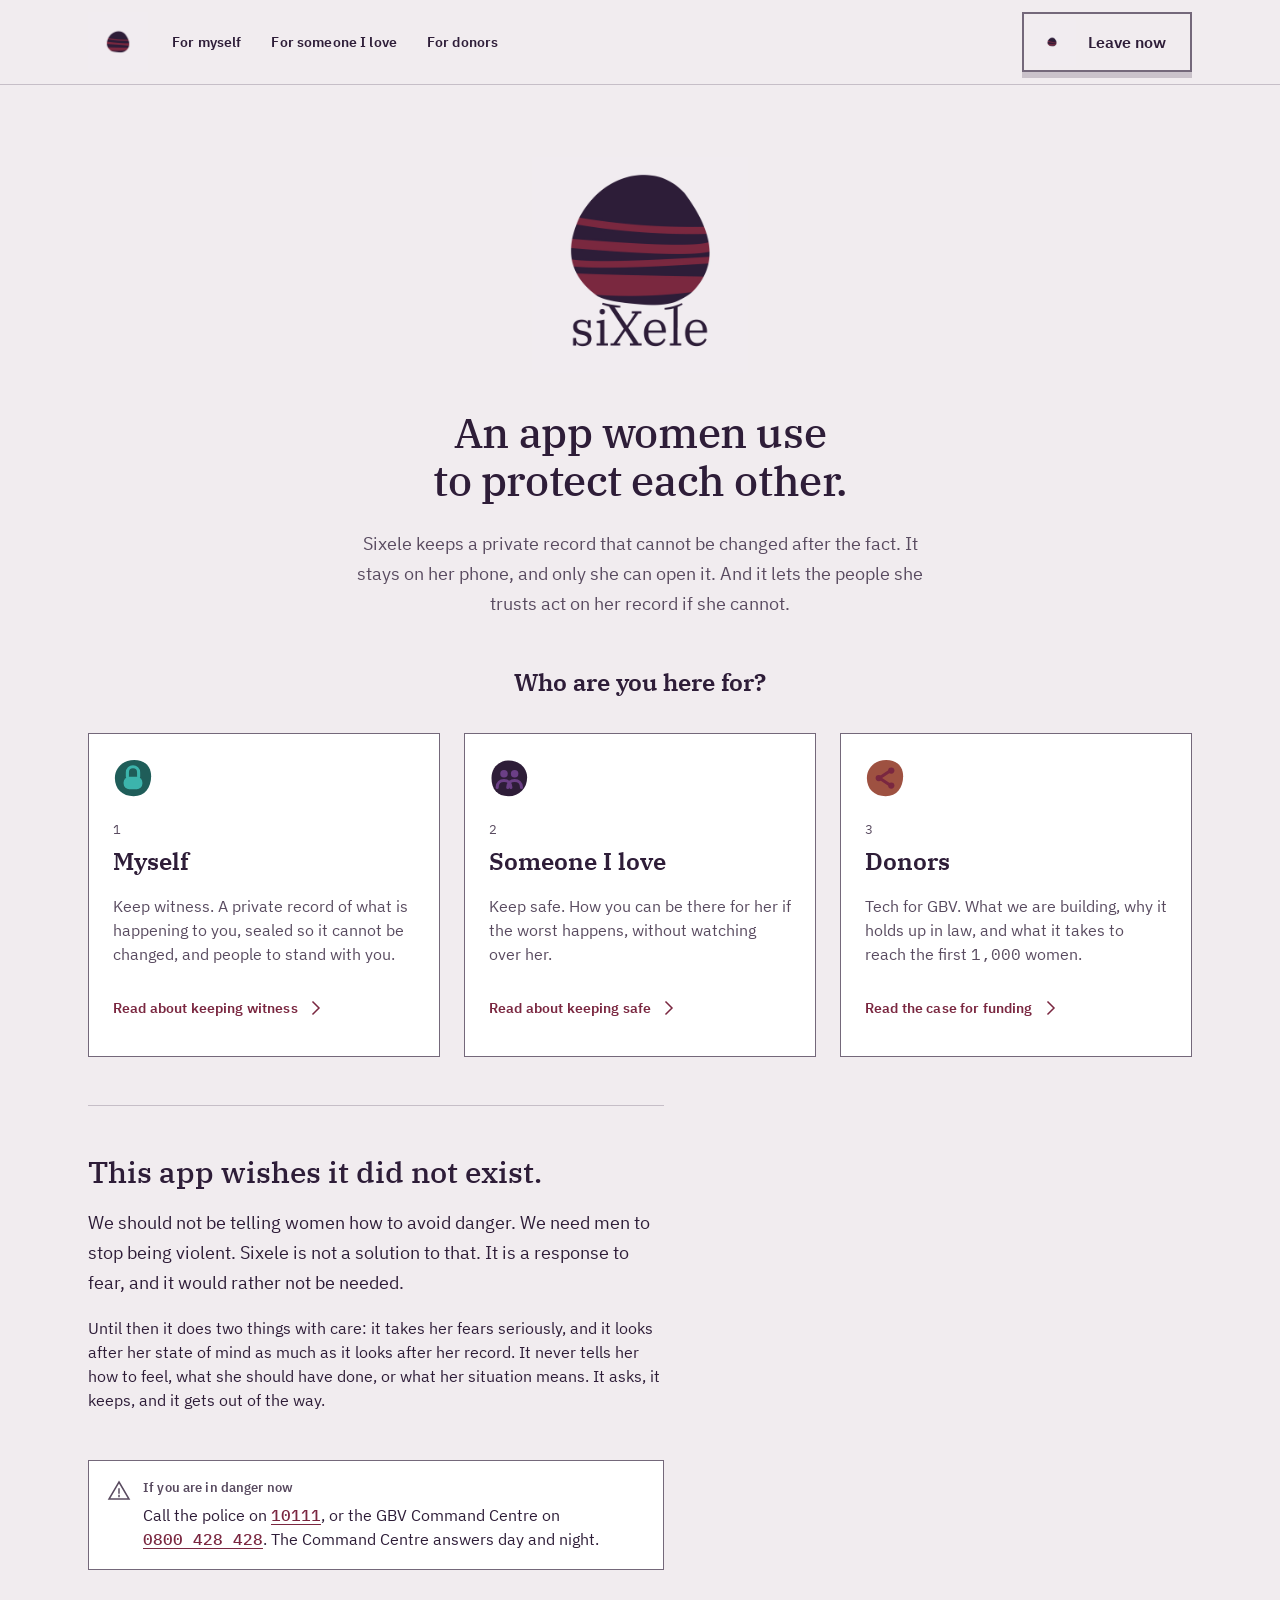
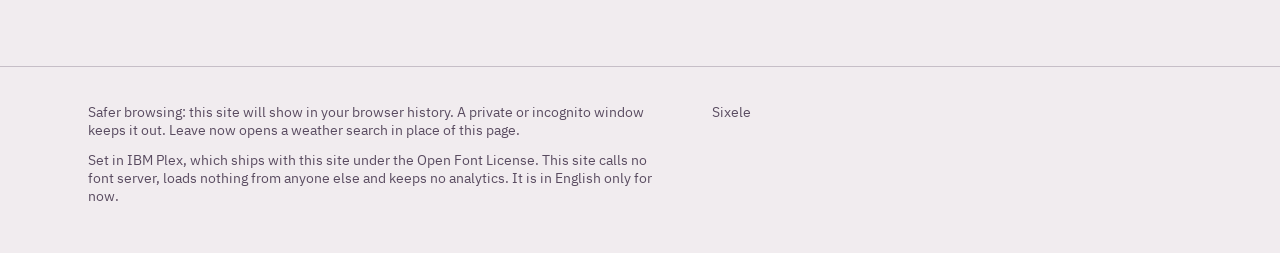
==== commit d9804a0e: "Rebuild the site to the design canvas, and deploy it to GitHub Pages The one long page with screensh" ====
--- a/index.html
+++ b/index.html
@@ -4,369 +4,82 @@
   <meta charset="UTF-8">
   <meta name="viewport" content="width=device-width, initial-scale=1">
   <title>Sixele</title>
-  <meta name="description" content="Sixele is an app for women in South Africa: a missing-persons file about herself, made while she is safe, and a sealed record of abuse.">
+  <meta name="description" content="Sixele is an app women in South Africa use to protect each other: a private record that cannot be changed after the fact, and people she trusts who can act on it if she cannot.">
   <meta name="referrer" content="no-referrer">
+  <link rel="canonical" href="https://sixele.co.za/">
   <link rel="icon" href="brand/app_icon.png">
   <link rel="stylesheet" href="styles.css">
 </head>
 <body>
 
-<!--
-  Screenshots: every <img> under screenshots/ is a file from the screenshot
-  library (marketing_screenshots/latest), copied in by ./website/sync_assets.sh.
-  File names are stable, so a new capture replaces the picture with no edit
-  here. To show a different part of a long screenshot, change --shot-y on its
-  .shot-window (0% = top of the screen, 100% = bottom). See website/README.md.
--->
-
 <header class="site-header">
   <div class="wrap">
-    <a class="brand" href="#top">
-      <span class="stone stone-logo"><picture><source srcset="brand/logo_dark.jpg" media="(prefers-color-scheme: dark)"><img src="brand/logo_light.jpg" alt=""></picture></span>
-      Sixele
-    </a>
-    <nav class="site-nav" aria-label="On this page">
-      <a href="#what">What it does</a>
-      <a href="#guardians">Guardians</a>
-      <a href="#protected">How it's protected</a>
-      <a href="#speaks">How it speaks</a>
-      <a href="#stands">Where it stands</a>
-      <a href="#help">Help now</a>
+    <a class="home" href="./" aria-label="Sixele home"><picture><source srcset="brand/mark_dark.jpg" media="(prefers-color-scheme: dark)"><img class="mark-60" src="brand/mark_light.jpg" alt="" width="60" height="60"></picture></a>
+    <nav class="site-nav" aria-label="Sections">
+      <a href="myself.html">For myself</a>
+      <a href="someone-i-love.html">For someone I love</a>
+      <a href="donors.html">For donors</a>
     </nav>
+    <a class="leave-now" id="leave-now" href="https://www.google.com/search?q=weather+today" rel="noreferrer noopener" aria-label="Leave now. Opens a weather search in place of this site."><picture><source srcset="brand/icon_dark.jpg" media="(prefers-color-scheme: dark)"><img class="mark-48" src="brand/icon_light.jpg" alt="" width="48" height="48"></picture>Leave now</a>
   </div>
 </header>
 
-<main id="top">
+<main class="page wrap">
 
-  <section class="hero">
-    <div class="wrap hero-grid">
-      <div class="hero-copy">
-        <h1 class="display">Everything they'd need to find you, gathered while you're safe.</h1>
-        <p class="reading">Sixele is an app for women in South Africa. It keeps a missing-persons file about her, written by her, and a sealed record of anything done to hurt her. On her phone it looks like something else.</p>
-        <div class="hero-actions">
-          <a class="button button-primary" href="#what">See what it does</a>
-          <a class="button" href="#help">Help now</a>
-        </div>
-        <div class="notice notice-attention" role="note">
-          <svg class="line-icon" viewBox="0 0 24 24" aria-hidden="true"><path d="M12 3.5 21.5 20h-19L12 3.5zM12 10v5M12 17.5v.5"/></svg>
-          <div>
-            <span class="status">This page stays in your browser's history</span>
-            <p>If someone checks your phone, open it in a private window instead. <strong>Leave now</strong>, bottom right, takes you straight to a weather search.</p>
-          </div>
-        </div>
-      </div>
-      <div class="hero-shots">
-        <figure class="shot">
-          <div class="shot-window"><img src="screenshots/dashboard.png" alt="Her safe: a greeting, a block that says 'Something happened? Write it down while it's fresh', then Check on me and the sections of her file."></div>
-        </figure>
-        <figure class="shot">
-          <div class="shot-window" style="--shot-y: 22%"><img src="screenshots/dashboard_timer.png" alt="Her safe with a Check on me timer running, showing the time she said she'd be home by." loading="lazy"></div>
-        </figure>
-      </div>
+  <section class="intro centre">
+    <picture><source srcset="brand/wordmark_dark.jpg" media="(prefers-color-scheme: dark)"><img class="wordmark" src="brand/wordmark_light.jpg" alt="Sixele" width="216" height="216"></picture>
+    <h1 class="display">An app women use to protect each other.</h1>
+    <p class="reading muted">Sixele keeps a private record that cannot be changed after the fact. It stays on her phone, and only she can open it. And it lets the people she trusts act on her record if she cannot.</p>
+  </section>
+
+  <section class="stack-36" aria-labelledby="choose">
+    <h2 id="choose" class="headline" style="text-align: center">Who are you here for?</h2>
+    <div class="card-row">
+
+      <a class="card choice" href="myself.html">
+        <picture><source srcset="icons/lock_dark.svg" media="(prefers-color-scheme: dark)"><img class="pebble" src="icons/lock_light.svg" alt="" width="40" height="40"></picture>
+        <span>
+          <span class="note">1</span>
+          <span class="headline">Myself</span>
+        </span>
+        <span class="choice-body">Keep witness. A private record of what is happening to you, sealed so it cannot be changed, and people to stand with you.</span>
+        <span class="choice-go">Read about keeping witness<svg class="line-icon" viewBox="0 0 24 24" aria-hidden="true"><path d="M9 6l6 6-6 6"/></svg></span>
+      </a>
+
+      <a class="card choice" href="someone-i-love.html">
+        <picture><source srcset="icons/circle_dark.svg" media="(prefers-color-scheme: dark)"><img class="pebble" src="icons/circle_light.svg" alt="" width="40" height="40"></picture>
+        <span>
+          <span class="note">2</span>
+          <span class="headline">Someone I love</span>
+        </span>
+        <span class="choice-body">Keep safe. How you can be there for her if the worst happens, without watching over her.</span>
+        <span class="choice-go">Read about keeping safe<svg class="line-icon" viewBox="0 0 24 24" aria-hidden="true"><path d="M9 6l6 6-6 6"/></svg></span>
+      </a>
+
+      <a class="card choice" href="donors.html">
+        <picture><source srcset="icons/share_dark.svg" media="(prefers-color-scheme: dark)"><img class="pebble" src="icons/share_light.svg" alt="" width="40" height="40"></picture>
+        <span>
+          <span class="note">3</span>
+          <span class="headline">Donors</span>
+        </span>
+        <span class="choice-body">Tech for GBV. What we are building, why it holds up in law, and what it takes to reach the first <span class="num">1,000</span> women.</span>
+        <span class="choice-go">Read the case for funding<svg class="line-icon" viewBox="0 0 24 24" aria-hidden="true"><path d="M9 6l6 6-6 6"/></svg></span>
+      </a>
+
     </div>
   </section>
 
-  <section class="section" id="what">
-    <div class="wrap">
-      <div class="section-head">
-        <span class="stone stone-36"><picture><source srcset="brand/mark_dark.jpg" media="(prefers-color-scheme: dark)"><img src="brand/mark_light.jpg" alt=""></picture></span>
-        <h2 class="section-title">What it does</h2>
-      </div>
-      <p class="section-lede reading">Two things, kept behind a phrase and a PIN only she knows.</p>
-
-      <div class="feature">
-        <div class="feature-copy">
-          <div class="feature-head">
-            <picture><source srcset="icons/papers_dark.svg" media="(prefers-color-scheme: dark)"><img class="pebble" src="icons/papers_light.svg" alt=""></picture>
-            <h3 class="headline">A missing-persons file about herself</h3>
-          </div>
-          <p>Everything police, search volunteers or her family would need to find or identify her — gathered while she is safe and calm, not pieced together later by frightened relatives.</p>
-          <p>Sign-up is six short pages, and only her name and her consent hold a page. The rest is filled in a section at a time, whenever she likes:</p>
-          <ul class="bullets">
-            <li><span class="stone stone-bullet"><picture><source srcset="brand/icon_dark.jpg" media="(prefers-color-scheme: dark)"><img src="brand/icon_light.jpg" alt=""></picture></span>How to recognise you: build, face, marks, voice, what you wear</li>
-            <li><span class="stone stone-bullet"><picture><source srcset="brand/icon_dark.jpg" media="(prefers-color-scheme: dark)"><img src="brand/icon_light.jpg" alt=""></picture></span>Health and teeth: medication, doctors, dentist, old injuries</li>
-            <li><span class="stone stone-bullet"><picture><source srcset="brand/icon_dark.jpg" media="(prefers-color-scheme: dark)"><img src="brand/icon_light.jpg" alt=""></picture></span>Phone, car and travel</li>
-            <li><span class="stone stone-bullet"><picture><source srcset="brand/icon_dark.jpg" media="(prefers-color-scheme: dark)"><img src="brand/icon_light.jpg" alt=""></picture></span>Your days and habits, and what you'd never do</li>
-            <li><span class="stone stone-bullet"><picture><source srcset="brand/icon_dark.jpg" media="(prefers-color-scheme: dark)"><img src="brand/icon_light.jpg" alt=""></picture></span>People in your life</li>
-            <li><span class="stone stone-bullet"><picture><source srcset="brand/icon_dark.jpg" media="(prefers-color-scheme: dark)"><img src="brand/icon_light.jpg" alt=""></picture></span>Papers and money</li>
-          </ul>
-        </div>
-        <div class="feature-shots">
-          <figure class="shot">
-            <div class="shot-window" style="--shot-y: 32%"><img src="screenshots/dashboard.png" alt="The sections of her file, each a row with a pebble icon: setting up, your guardians, how to recognise you, health and teeth, and more." loading="lazy"></div>
-            <figcaption class="note">Her file, a section at a time. Nothing counts what she has left to do.</figcaption>
-          </figure>
-          <figure class="shot">
-            <div class="shot-window"><img src="screenshots/signup_touch.png" alt="A sign-up page about staying in touch, asking how often she would like to check in." loading="lazy"></div>
-            <figcaption class="note">Sign-up: staying in touch.</figcaption>
-          </figure>
-        </div>
-      </div>
-
-      <div class="feature feature-flip">
-        <div class="feature-copy">
-          <div class="feature-head">
-            <picture><source srcset="icons/evidence_dark.svg" media="(prefers-color-scheme: dark)"><img class="pebble" src="icons/evidence_light.svg" alt=""></picture>
-            <h3 class="headline">A sealed record of abuse</h3>
-          </div>
-          <p>Dated, fingerprinted records of anything done to hurt her, kept in a form a magistrate or prosecutor can rely on. Quick taps come first, and she can seal it from any page — a little now, more later.</p>
-          <p>Each record is sealed the moment it is saved, with a fingerprint made from everything in it and from the record sealed before it. Every photo, recording and document carries its own. Records are never edited or deleted, only added to.</p>
-          <p class="muted">This makes tampering detectable, not impossible, and it is not a legal opinion on admissibility.</p>
-        </div>
-        <div class="feature-shots">
-          <figure class="shot">
-            <div class="shot-window"><img src="screenshots/record_flow.png" alt="Recording what happened: one plain instruction and quick-tap answers, with no brand marks on the screen." loading="lazy"></div>
-            <figcaption class="note">Recording what happened. One instruction, no brand.</figcaption>
-          </figure>
-          <figure class="shot">
-            <div class="shot-window" style="--shot-y: 8%"><img src="screenshots/record_detail.png" alt="A sealed record, showing the time it was sealed and its fingerprint, then her answers read back." loading="lazy"></div>
-            <figcaption class="note">A sealed record, with its time and fingerprint.</figcaption>
-          </figure>
-        </div>
-      </div>
-
-      <div class="feature">
-        <div class="feature-copy">
-          <div class="feature-head">
-            <picture><source srcset="icons/document_dark.svg" media="(prefers-color-scheme: dark)"><img class="pebble" src="icons/document_light.svg" alt=""></picture>
-            <h3 class="headline">One report, of what she chooses</h3>
-          </div>
-          <p>A single PDF — a missing person file, a record of abuse, or everything — made on her phone. It is the same document her guardians would receive, built from her consent.</p>
-          <p>The people helping her and her safety plan stay out of every report unless she switches them on for her own complete copy.</p>
-          <p class="muted">A report, once saved or sent, is outside her safe. The screen says so, and the file name gives nothing away.</p>
-        </div>
-        <div class="feature-shots">
-          <figure class="shot">
-            <div class="shot-window"><img src="screenshots/report.png" alt="Generate a report: a choice between a missing person file, a record of abuse, or a complete file." loading="lazy"></div>
-            <figcaption class="note">Choosing what kind of report.</figcaption>
-          </figure>
-          <figure class="shot">
-            <div class="shot-window" style="--shot-y: 55%"><img src="screenshots/report.png" alt="What goes in the report: each section of her file with a tick box beside it." loading="lazy"></div>
-            <figcaption class="note">Choosing what goes in it.</figcaption>
-          </figure>
-        </div>
-      </div>
-    </div>
+  <section class="band intro" aria-labelledby="why">
+    <h2 id="why" class="section-title">This app wishes it did not exist.</h2>
+    <p class="reading">We should not be telling women how to avoid danger. We need men to stop being violent. Sixele is not a solution to that. It is a response to fear, and it would rather not be needed.</p>
+    <p>Until then it does two things with care: it takes her fears seriously, and it looks after her state of mind as much as it looks after her record. It never tells her how to feel, what she should have done, or what her situation means. It asks, it keeps, and it gets out of the way.</p>
   </section>
 
-  <section class="section" id="guardians">
-    <div class="wrap">
-      <div class="section-head">
-        <span class="stone stone-36"><picture><source srcset="brand/mark_dark.jpg" media="(prefers-color-scheme: dark)"><img src="brand/mark_light.jpg" alt=""></picture></span>
-        <h2 class="section-title">Check on me, and guardians</h2>
-      </div>
-      <p class="section-lede reading">The people she trusts, asked only when they're needed.</p>
-
-      <div class="feature">
-        <div class="feature-copy">
-          <div class="feature-head">
-            <picture><source srcset="icons/timer_dark.svg" media="(prefers-color-scheme: dark)"><img class="pebble" src="icons/timer_light.svg" alt=""></picture>
-            <h3 class="headline">Check on me</h3>
-          </div>
-          <p>A timer for a date, a night out, a lift with someone new: a time to be home by, an optional plan, and what happens if she doesn't say she's safe.</p>
-          <p>Her guardians are asked to check on her, and after the hours she chose, two of them together can open her file. The plan is only seen if she doesn't say she's safe, and is deleted when she does.</p>
-          <p>Regular check-ins are company, not an alarm: a missed one does nothing on its own.</p>
-        </div>
-        <div class="feature-shots">
-          <figure class="shot">
-            <div class="shot-window"><img src="screenshots/check_on_me.png" alt="Check on me: choosing a time to be home by." loading="lazy"></div>
-            <figcaption class="note">Setting a time to be home by.</figcaption>
-          </figure>
-          <figure class="shot">
-            <div class="shot-window"><img src="screenshots/home_safe.png" alt="Are you safe? with three answers: I'm safe, I need more time, I'm not safe." loading="lazy"></div>
-            <figcaption class="note">When the time comes: one question.</figcaption>
-          </figure>
-        </div>
-      </div>
-
-      <div class="feature feature-flip">
-        <div class="feature-copy">
-          <div class="feature-head">
-            <picture><source srcset="icons/circle_dark.svg" media="(prefers-color-scheme: dark)"><img class="pebble" src="icons/circle_light.svg" alt=""></picture>
-            <h3 class="headline">Guardians never install anything</h3>
-          </div>
-          <p>An app on a guardian's phone is one more place the person she fears can find out. So a guardian is a phone number and a set of links. Each page opens from a message, names one guardian and one purpose, and keeps nothing on their phone.</p>
-          <p>She sends the invitation herself, on the channel she knows is safe for both of them, and its words name no app:</p>
-          <p class="quote">"I've chosen you as someone I trust with something important. When you have a quiet minute on your own, please open this."</p>
-        </div>
-        <div class="feature-shots">
-          <figure class="shot">
-            <div class="shot-window"><img src="screenshots/guardians.png" alt="Your guardians: the people she has asked, and what each is allowed to do." loading="lazy"></div>
-            <figcaption class="note">Her guardians, inside her safe.</figcaption>
-          </figure>
-          <figure class="shot">
-            <div class="shot-window"><img src="screenshots/guardian_invite.png" alt="A guardian's invitation page: who is asking, what she is asking, and what it is not." loading="lazy"></div>
-            <figcaption class="note">What a guardian sees: the invitation.</figcaption>
-          </figure>
-        </div>
-      </div>
-
-      <div class="feature">
-        <div class="feature-copy">
-          <div class="feature-head">
-            <picture><source srcset="icons/lock_dark.svg" media="(prefers-color-scheme: dark)"><img class="pebble" src="icons/lock_light.svg" alt=""></picture>
-            <h3 class="headline">One guardian can't open her file alone</h3>
-          </div>
-          <p>Two of the guardians she allowed to decide must each say they can't reach her. Opening Sixele and saying she's safe stops it at any point.</p>
-          <p>If her file is opened, a guardian confirms who they are first: her file holds her ID, her address and her photos, so we check who is reading.</p>
-        </div>
-        <div class="feature-shots">
-          <figure class="shot">
-            <div class="shot-window"><img src="screenshots/guardian_alert.png" alt="A guardian's alert page: she hasn't said she's safe, and what she planned for the evening." loading="lazy"></div>
-            <figcaption class="note">What a guardian sees: an alert.</figcaption>
-          </figure>
-          <figure class="shot">
-            <div class="shot-window" style="--shot-y: 60%"><img src="screenshots/guardian_alert.png" alt="The alert page further down: 'What did you find?', her other guardians, and how many have said they can't reach her." loading="lazy"></div>
-            <figcaption class="note">Deciding together.</figcaption>
-          </figure>
-        </div>
-      </div>
-    </div>
-  </section>
-
-  <section class="section" id="protected">
-    <div class="wrap">
-      <div class="section-head">
-        <span class="stone stone-36"><picture><source srcset="brand/mark_dark.jpg" media="(prefers-color-scheme: dark)"><img src="brand/mark_light.jpg" alt=""></picture></span>
-        <h2 class="section-title">How it's protected</h2>
-      </div>
-      <p class="section-lede reading">It is built for a phone someone else may pick up.</p>
-
-      <div class="cards">
-        <div class="card">
-          <h3 class="title-sm">It looks like something else</h3>
-          <p>On her phone the app has another name and a working front. Her safe opens only with her phrase and her PIN.</p>
-        </div>
-        <div class="card">
-          <h3 class="title-sm">Leave now, on every screen</h3>
-          <p>Pinned bottom-right throughout her safe: one tap back to the front, no confirmation.</p>
-        </div>
-        <div class="card">
-          <h3 class="title-sm">Leaving the app locks it</h3>
-          <p>Switching away closes every screen of her safe. A record she was part-way through is kept for when she comes back.</p>
-        </div>
-        <div class="card">
-          <h3 class="title-sm">Nothing in the app switcher</h3>
-          <p>Her safe never shows in the recent-apps view, and on Android screenshots of it are blocked.</p>
-        </div>
-        <div class="card">
-          <h3 class="title-sm">No backups, no cloud copies</h3>
-          <p>Nothing goes to phone backups, device transfer or a cloud keychain, where someone with her account could find it.</p>
-        </div>
-        <div class="card">
-          <h3 class="title-sm">Guessing is slowed, never punished</h3>
-          <p>After five wrong PINs there is a wait, and it doubles up to an hour. Nothing is ever wiped: that would let someone destroy her evidence by guessing on purpose.</p>
-        </div>
-        <div class="card">
-          <h3 class="title-sm">She practises getting back in</h3>
-          <p>There is no way to reset a forgotten phrase or PIN, so the first time she uses them is never the first time she needs them.</p>
-        </div>
-        <div class="card">
-          <h3 class="title-sm">The keyboard never learns her phrase</h3>
-          <p>Learning, suggestions and autocorrect are off wherever she types it.</p>
-        </div>
-        <div class="card">
-          <h3 class="title-sm">Evidence is fingerprinted as it's added</h3>
-          <p>Photos, recordings and documents are copied into the app's own storage and fingerprinted there, the moment she adds them.</p>
-        </div>
-      </div>
-    </div>
-  </section>
-
-  <section class="section" id="speaks">
-    <div class="wrap">
-      <div class="section-head">
-        <span class="stone stone-36"><picture><source srcset="brand/mark_dark.jpg" media="(prefers-color-scheme: dark)"><img src="brand/mark_light.jpg" alt=""></picture></span>
-        <h2 class="section-title">How it speaks</h2>
-      </div>
-      <p class="section-lede reading">The design system was written for small cracked screens, large text, and someone who may be frightened.</p>
-
-      <div class="columns">
-        <div>
-          <h3 class="title">How far she has got is hers to know</h3>
-          <p class="muted">No progress bars, step counts, word counts or anything "left to do". An empty section says only: "You can add to this at any time."</p>
-        </div>
-        <div>
-          <h3 class="title">She is never asked to rate her own danger</h3>
-          <p class="muted">No rating scales anywhere. Every question about abuse offers "Not sure" and "I'd rather not say".</p>
-        </div>
-        <div>
-          <h3 class="title">Frightened screens carry one instruction</h3>
-          <p class="muted">Recording what happened, and "Are you safe?", drop the brand entirely: no serif, no icons, one plain instruction.</p>
-        </div>
-        <div>
-          <h3 class="title">Colour never carries meaning alone</h3>
-          <p class="muted">A word and an icon always say it too. Status words are in sentence case, because capitals read as shouting.</p>
-        </div>
-      </div>
-
-      <div class="themes">
-        <figure class="shot">
-          <div class="shot-window"><img src="screenshots/dashboard.png" alt="Her safe in the light theme: a mist page with plum text." loading="lazy"></div>
-          <figcaption class="note">Light: mist page, plum ink.</figcaption>
-        </figure>
-        <figure class="shot">
-          <div class="shot-window"><img src="screenshots/dashboard_dark.png" alt="Her safe in the dark theme: a plum page with mist text." loading="lazy"></div>
-          <figcaption class="note">Dark: plum page, mist ink. Never black.</figcaption>
-        </figure>
-      </div>
-    </div>
-  </section>
-
-  <section class="section" id="stands">
-    <div class="wrap">
-      <div class="section-head">
-        <span class="stone stone-36"><picture><source srcset="brand/mark_dark.jpg" media="(prefers-color-scheme: dark)"><img src="brand/mark_light.jpg" alt=""></picture></span>
-        <h2 class="section-title">Where it stands</h2>
-      </div>
-      <p class="section-lede reading">Sixele is being built. It is not in any app store, and nobody should trust it with anything that matters yet.</p>
-
-      <div class="columns">
-        <div class="notice">
-          <svg class="line-icon" viewBox="0 0 24 24" aria-hidden="true"><circle cx="12" cy="12" r="9"/><path d="M12 11v6M12 7v.5"/></svg>
-          <div>
-            <span class="status">Not connected yet</span>
-            <p>Alerts to guardians, Check on me monitoring and the locked copy of her file need a service that doesn't exist yet. The screens say so, as the screenshots here show.</p>
-          </div>
-        </div>
-        <div class="notice">
-          <svg class="line-icon" viewBox="0 0 24 24" aria-hidden="true"><circle cx="12" cy="12" r="9"/><path d="M12 11v6M12 7v.5"/></svg>
-          <div>
-            <span class="status">Still to do before anyone uses it</span>
-            <p>Encrypting her file and records on the phone comes first. The South African facts in the helper text are to be confirmed by a practitioner, and the consent wording reviewed by a lawyer against POPIA.</p>
-          </div>
-        </div>
-      </div>
-    </div>
-  </section>
-
-  <section class="section" id="help">
-    <div class="wrap">
-      <div class="inverted">
-        <div class="inverted-head">
-          <span class="stone"><picture><source srcset="brand/mark_light.jpg" media="(prefers-color-scheme: dark)"><img src="brand/mark_dark.jpg" alt=""></picture></span>
-          <span class="status">Help now</span>
-        </div>
-        <h2 class="headline">In danger right now? Call the police.</h2>
-        <ul class="help-lines">
-          <li>
-            <a class="fact" href="tel:10111">10111</a>
-            Police. Or <a class="fact" href="tel:112">112</a> from any cellphone. It's free.
-          </li>
-          <li>
-            <a class="fact" href="tel:0800428428">0800 428 428</a>
-            GBV Command Centre, free, 24 hours. If you can't talk, dial <span class="fact">*120*7867#</span> and they'll call you back.
-          </li>
-          <li>
-            <a class="fact" href="tel:10177">10177</a>
-            Ambulance.
-          </li>
-          <li>
-            <a class="fact" href="tel:116">116</a>
-            Childline, for anyone under 18.
-          </li>
-        </ul>
-      </div>
+  <section class="notice" role="note" aria-label="If you are in danger now">
+    <svg class="line-icon" viewBox="0 0 24 24" aria-hidden="true"><path d="M12 3L22 20H2Z"/><path d="M12 10v4"/><path d="M12 16.5v1"/></svg>
+    <div>
+      <span class="status">If you are in danger now</span>
+      <span>Call the police on <a class="fact" href="tel:10111">10111</a>, or the GBV Command Centre on <a class="fact" href="tel:0800428428">0800 428 428</a>. The Command Centre answers day and night.</span>
     </div>
   </section>
 
@@ -374,17 +87,13 @@
 
 <footer class="site-footer">
   <div class="wrap">
-    <picture><source srcset="brand/wordmark_dark.jpg" media="(prefers-color-scheme: dark)"><img class="wordmark" src="brand/wordmark_light.jpg" alt="Sixele" loading="lazy"></picture>
     <div>
-      <p class="note">Set in IBM Plex, which ships with this site under the Open Font License. This site calls no font server, loads nothing from anyone else and keeps no analytics.</p>
+      <p>Safer browsing: this site will show in your browser history. A private or incognito window keeps it out. Leave now opens a weather search in place of this page.</p>
+      <p>Set in IBM Plex, which ships with this site under the Open Font License. This site calls no font server, loads nothing from anyone else and keeps no analytics. It is in English only for now.</p>
     </div>
+    <p class="who">Sixele</p>
   </div>
 </footer>
-
-<a class="leave-now" id="leave-now" href="https://www.google.com/search?q=weather" rel="noreferrer noopener">
-  <span class="stone stone-bullet"><picture><source srcset="brand/icon_dark.jpg" media="(prefers-color-scheme: dark)"><img src="brand/icon_light.jpg" alt=""></picture></span>
-  Leave now
-</a>
 
 <script src="site.js"></script>
 </body>
--- a/styles.css
+++ b/styles.css
@@ -59,7 +59,7 @@
 
   /* Widths (DL-04). The page holds two reading columns side by side. */
   --reading: 576px;
-  --page: 1152px;
+  --page: 1104px;
 
   --serif: "IBM Plex Serif", Georgia, serif;
   --sans: "IBM Plex Sans", system-ui, sans-serif;
@@ -104,14 +104,14 @@
   color: var(--ink);
   font: 400 16px/24px var(--sans);
   -webkit-font-smoothing: antialiased;
-  /* Room for Leave now, so it never covers the last line. */
-  padding-bottom: var(--s96);
 }
 
 img { display: block; max-width: 100%; }
-p, h1, h2, h3, ul, figure { margin: 0; }
-ul { padding: 0; list-style: none; }
+p, h1, h2, h3, ul, ol, figure { margin: 0; }
+ul, ol { padding: 0; list-style: none; }
 a { color: var(--accent-text); text-underline-offset: 3px; }
+h1, h2, h3 { text-wrap: balance; }
+strong { font-weight: 600; }
 
 :focus-visible { outline: 3px solid var(--focus); outline-offset: 2px; }
 
@@ -134,6 +134,10 @@
 .reading { font: 400 18px/30px var(--sans); }
 .quote { font: italic 400 18px/30px var(--sans); }
 .small { font: 400 14px/18px var(--sans); color: var(--ink-muted); }
+.label {
+  font: 600 14px/18px var(--sans);
+  letter-spacing: 0.01em;
+}
 .status {
   font: 600 13px/18px var(--sans);
   letter-spacing: 0.01em;
@@ -141,80 +145,164 @@
 }
 .note { font: 400 13px/18px var(--mono); color: var(--ink-muted); }
 .fact { font: 500 16px/24px var(--mono); white-space: nowrap; }
+.fact-lg { font: 500 24px/30px var(--mono); }
+.code { font: 400 14px/18px var(--mono); }
+.num { font-family: var(--mono); }
 .muted { color: var(--ink-muted); }
 
 @media (max-width: 599px) {
   .display { font-size: 36px; line-height: 42px; }
 }
 
-/* --- Brand stones (DL-12, DL-13) ---
- * The marks are flat pictures with mist or plum baked in, so they only sit
- * directly on the page, and they are sized by the stone: the stone spans 76%
- * of the logo's frame and 38% of the mark's. The box clips a fifth wider than
- * the stone; the rest of the picture is exactly the page colour. */
-
-.stone {
-  --stone: 24px;
-  --span: 0.38;
-  position: relative;
+/* --- Brand marks (DL-12, DL-13) ---
+ * The marks are flat pictures with mist or plum baked in, so they only ever
+ * sit directly on the page colour, never on a card or a well. */
+
+.mark-60 { width: 60px; height: 60px; }
+.mark-48 { width: 48px; height: 48px; }
+.wordmark { width: 216px; height: 216px; }
+@media (max-width: 599px) {
+  .wordmark { width: 144px; height: 144px; }
+}
+
+.pebble { flex: none; width: 40px; height: 40px; }
+.pebble-64 { width: 64px; height: 64px; }
+
+/* --- Line icons: a 24 box, 1.5 stroke, square caps, the text's colour. --- */
+
+.line-icon {
   flex: none;
-  display: block;
-  width: var(--stone);
-  height: var(--stone);
-}
-.stone img {
-  position: absolute;
-  left: 50%;
-  top: 50%;
-  width: calc(var(--stone) / var(--span));
-  max-width: none;
-  transform: translate(-50%, -50%);
-  clip-path: inset(calc(50% - var(--stone) * 0.6));
-}
-.stone-36 { --stone: 36px; }
-.stone-logo { --stone: 48px; --span: 0.76; }
-.stone-bullet { --stone: 12px; --span: 0.19; }
-
-.pebble { flex: none; width: 64px; height: 64px; }
-.pebble-40 { width: 40px; height: 40px; }
-
-/* --- Header --- */
+  width: 24px;
+  height: 24px;
+  fill: none;
+  stroke: currentColor;
+  stroke-width: 1.5;
+  stroke-linecap: square;
+  stroke-linejoin: miter;
+}
+.icon-affirm { color: var(--affirm-text); }
+.icon-attention { color: var(--attention-text); }
+
+/* --- Header: the mark, the three sections, and Leave now. --- */
 
 .site-header {
   position: sticky;
   top: 0;
-  z-index: 5;
+  z-index: 10;
   background: var(--surface);
   border-bottom: 1px solid var(--line-subtle);
 }
 .site-header .wrap {
   display: flex;
-  align-items: center;
-  gap: var(--s24);
-  min-height: var(--s72);
-}
-.brand {
-  display: flex;
+  flex-wrap: wrap;
   align-items: center;
   gap: var(--s12);
-  color: var(--ink);
-  text-decoration: none;
-  font: 600 24px/30px var(--serif);
-}
-.site-nav { margin-left: auto; display: flex; flex-wrap: wrap; }
+  padding-top: var(--s12);
+  padding-bottom: var(--s12);
+}
+.home { display: flex; flex: none; }
+.site-nav {
+  flex: 1 1 360px;
+  display: flex;
+  flex-wrap: wrap;
+  gap: 0 var(--s6);
+}
 .site-nav a {
-  display: flex;
+  display: inline-flex;
   align-items: center;
   min-height: 48px;
   padding: 0 var(--s12);
-  color: var(--ink-muted);
+  color: var(--ink);
   text-decoration: none;
   font: 600 14px/18px var(--sans);
   letter-spacing: 0.01em;
 }
-.site-nav a:hover { color: var(--ink); text-decoration: underline; }
-@media (max-width: 899px) {
-  .site-nav { display: none; }
+.site-nav a:hover { text-decoration: underline; text-underline-offset: 6px; }
+.site-nav a[aria-current="page"] {
+  color: var(--accent-text);
+  text-decoration: underline;
+  text-underline-offset: 6px;
+  text-decoration-thickness: 2px;
+}
+
+/* Leave now: 60 tall, edged in 2, the one control that carries a stone. */
+.leave-now {
+  flex: none;
+  display: inline-flex;
+  align-items: center;
+  gap: var(--s12);
+  height: 60px;
+  padding: 0 var(--s24) 0 4px;
+  background: var(--surface);
+  border: 2px solid var(--line);
+  box-shadow: 0 6px 0 var(--shadow);
+  color: var(--ink);
+  text-decoration: none;
+  font: 600 16px/24px var(--sans);
+}
+.leave-now:hover { border-color: var(--ink); }
+
+@media (max-width: 599px) {
+  .site-nav { order: 3; flex-basis: 100%; }
+  .leave-now { margin-left: auto; }
+}
+
+/* --- Page structure --- */
+
+main.page {
+  display: flex;
+  flex-direction: column;
+  gap: var(--s48);
+  padding-top: var(--s72);
+  padding-bottom: var(--s96);
+}
+@media (max-width: 599px) {
+  main.page { padding-top: var(--s48); }
+}
+
+.intro {
+  max-width: var(--reading);
+  display: flex;
+  flex-direction: column;
+  gap: var(--s18);
+}
+.intro .display { margin: 0; }
+
+.centre {
+  align-items: center;
+  text-align: center;
+  align-self: center;
+  width: 100%;
+  gap: var(--s24);
+}
+.centre .display { margin-top: var(--s12); }
+
+.band {
+  border-top: 1px solid var(--line-subtle);
+  padding-top: var(--s48);
+}
+.band-copy {
+  flex: 1 1 432px;
+  max-width: var(--reading);
+  display: flex;
+  flex-direction: column;
+  gap: var(--s18);
+}
+.band-aside { flex: 1 1 336px; }
+
+.two-up {
+  display: flex;
+  flex-wrap: wrap;
+  gap: var(--s36) var(--s72);
+  align-items: flex-start;
+}
+.stack { display: flex; flex-direction: column; gap: var(--s18); }
+.stack-36 { display: flex; flex-direction: column; gap: var(--s36); }
+
+.kicker {
+  display: flex;
+  align-items: center;
+  gap: var(--s12);
 }
 
 /* --- Buttons (DL-03, DL-11) --- */
@@ -223,6 +311,7 @@
   display: inline-flex;
   align-items: center;
   justify-content: center;
+  gap: var(--s6);
   min-height: 48px;
   padding: 0 var(--s24);
   border: 1px solid var(--line);
@@ -235,260 +324,166 @@
 }
 .button:hover { opacity: 0.85; }
 .button-primary {
-  min-height: 60px;
+  height: 60px;
   padding: 0 var(--s30);
   background: var(--accent);
   border-color: var(--accent-edge);
   color: var(--on-accent);
 }
+.button-lg { height: 60px; padding: 0 var(--s30); }
+.action { margin-top: var(--s24); align-self: flex-start; }
+
+/* --- Cards: raised, hairline edge, no shadow (DL-01a). --- */
+
+.card {
+  display: flex;
+  flex-direction: column;
+  gap: var(--s18);
+  padding: var(--s24);
+  background: var(--surface-raised);
+  border: 1px solid var(--line-subtle);
+}
+.card-12 { gap: var(--s12); }
+.card-foot {
+  margin-top: auto;
+  padding-top: var(--s12);
+  border-top: 1px solid var(--line-subtle);
+}
+.card-row {
+  display: flex;
+  flex-wrap: wrap;
+  gap: var(--s24);
+}
+.card-row > * { flex: 1 1 288px; }
+
+/* The three choices on the landing page. */
+.choice {
+  color: var(--ink);
+  text-decoration: none;
+  border-color: var(--line);
+}
+.choice:hover { border-color: var(--ink); }
+.choice .headline { display: block; margin-top: var(--s6); }
+.choice-body { flex-grow: 1; color: var(--ink-muted); }
+.choice-go {
+  display: inline-flex;
+  align-items: center;
+  gap: var(--s6);
+  min-height: 48px;
+  font: 600 14px/18px var(--sans);
+  letter-spacing: 0.01em;
+  color: var(--accent-text);
+}
+
+/* --- Lists --- */
+
+.checks { display: flex; flex-direction: column; gap: var(--s12); }
+.checks li { display: flex; gap: var(--s12); }
+
+.steps { display: flex; flex-direction: column; }
+.steps li {
+  display: flex;
+  gap: var(--s18);
+  padding: var(--s12) 0;
+  border-top: 1px solid var(--line-subtle);
+}
+.steps li:last-child { border-bottom: 1px solid var(--line-subtle); }
+.steps .num { flex: 0 0 18px; font-weight: 500; }
+
+.rows { display: flex; flex-direction: column; }
+.rows > li {
+  display: flex;
+  flex-direction: column;
+  gap: var(--s6);
+  padding: var(--s18) 0;
+  border-top: 1px solid var(--line-subtle);
+}
+.rows > li:last-child { border-bottom: 1px solid var(--line-subtle); }
+.rows p { margin-top: var(--s6); }
+
+.people { display: flex; flex-direction: column; }
+.people li {
+  display: flex;
+  align-items: center;
+  gap: var(--s12);
+  padding: var(--s12) 0;
+  border-top: 1px solid var(--line-subtle);
+}
+.people li:last-child { border-bottom: 1px solid var(--line-subtle); }
+.initial {
+  flex: none;
+  width: 36px;
+  height: 36px;
+  display: inline-flex;
+  align-items: center;
+  justify-content: center;
+  background: var(--surface-well);
+  font: 600 14px/18px var(--sans);
+}
+.people .who { flex-grow: 1; display: flex; flex-direction: column; }
+.affirm-word { font: 600 13px/18px var(--sans); letter-spacing: 0.01em; color: var(--affirm-text); }
+
+.bullets { padding-left: var(--s24); list-style: disc; display: flex; flex-direction: column; gap: var(--s12); }
 
 /* --- Notices (DL-16): square, edged in their tone, in the flow. --- */
 
 .notice {
   display: flex;
   gap: var(--s12);
+  width: 100%;
+  max-width: var(--reading);
   padding: var(--s18);
   background: var(--surface-raised);
   border: 1px solid var(--line);
-  max-width: var(--reading);
-}
-.notice svg { flex: none; width: 24px; height: 24px; color: var(--ink-muted); }
-.notice .status { display: block; padding-top: 3px; }
-.notice p { margin-top: var(--s6); }
-.notice-affirm { background: var(--affirm-quiet); border-color: var(--affirm); }
-.notice-affirm svg, .notice-affirm .status { color: var(--affirm-text); }
+}
+.notice .line-icon { color: var(--ink-muted); }
+.notice > div { display: flex; flex-direction: column; gap: var(--s6); }
 .notice-attention {
   background: var(--attention-quiet);
   border: 2px solid var(--attention);
 }
-.notice-attention svg { color: var(--attention-text); }
+.notice-attention .line-icon { color: var(--attention-text); }
 .notice-attention .status { color: var(--ink); }
 
-.line-icon {
-  fill: none;
-  stroke: currentColor;
-  stroke-width: 1.5;
-  stroke-linecap: square;
-  stroke-linejoin: miter;
-}
-
-/* --- Hero --- */
-
-.hero { padding: var(--s72) 0 var(--s48); }
-.hero-grid {
-  display: grid;
-  grid-template-columns: minmax(0, 1fr) minmax(0, 1fr);
-  gap: var(--s48);
-  align-items: start;
-}
-.hero-copy { max-width: var(--reading); }
-.hero-copy .reading { margin-top: var(--s24); color: var(--ink-muted); }
-.hero-actions {
-  display: flex;
-  flex-wrap: wrap;
-  gap: var(--s12);
-  margin-top: var(--s36);
-}
-.hero .notice { margin-top: var(--s36); }
-.hero-shots {
-  display: grid;
-  grid-template-columns: repeat(2, minmax(0, 288px));
-  gap: var(--s24);
-  justify-content: end;
-}
-.hero-shots .shot:nth-child(2) { margin-top: var(--s48); }
-
-/* --- Sections --- */
-
-.section { padding: var(--s48) 0; }
-.section + .section { border-top: 1px solid var(--line-subtle); }
-.section-head {
-  display: flex;
-  align-items: center;
-  gap: var(--s18);
-  margin-bottom: var(--s12);
-}
-.section-lede { max-width: var(--reading); color: var(--ink-muted); }
-
-.feature {
-  display: grid;
-  grid-template-columns: minmax(0, 1fr) minmax(0, 1fr);
-  gap: var(--s48);
-  align-items: start;
-  margin-top: var(--s48);
-}
-.feature + .feature { margin-top: var(--s72); }
-.feature-copy { max-width: var(--reading); }
-.feature-head {
-  display: flex;
-  align-items: center;
-  gap: var(--s18);
-  margin-bottom: var(--s18);
-}
-.feature-copy p + p { margin-top: var(--s18); }
-.feature-copy .quote {
-  margin-top: var(--s24);
-  padding-left: var(--s18);
-  border-left: 2px solid var(--line);
-}
-.feature-shots {
-  display: grid;
-  grid-template-columns: repeat(2, minmax(0, 288px));
-  gap: var(--s24);
-  justify-content: end;
-}
-.feature-flip .feature-copy { order: 2; }
-.feature-flip .feature-shots { justify-content: start; }
-
-/* Stone-bulleted lines (DL-13b): 12 stone, 6 down, 12 to the text. */
-.bullets { margin-top: var(--s18); }
-.bullets li { display: flex; gap: var(--s12); }
-.bullets li + li { margin-top: var(--s12); }
-.bullets .stone { margin-top: var(--s6); }
-
-/* --- Screenshots ---
- * A square window the size of the phone the library captures (390 x 844).
- * Library screenshots are full-length scrolls, so the window shows one
- * phone's worth; --shot-y (0% = top, 100% = bottom) picks which part.
- * New captures with the same file name drop straight in. */
-
-.shot { min-width: 0; }
-.shot-window {
-  position: relative;
-  aspect-ratio: 390 / 844;
-  overflow: hidden;
-  background: var(--surface-well);
-  border: 1px solid var(--line);
-  box-shadow: 0 6px 0 var(--shadow);
-}
-.shot-window img {
-  position: absolute;
-  inset: 0;
-  width: 100%;
-  height: 100%;
-  object-fit: cover;
-  object-position: center var(--shot-y, 0%);
-}
-.shot figcaption { margin-top: var(--s18); }
-
-/* --- Cards: raised, hairline edge, no shadow (DL-01a). --- */
-
-.cards {
-  display: grid;
-  grid-template-columns: repeat(3, minmax(0, 1fr));
-  gap: var(--s24);
-  margin-top: var(--s36);
-}
-.card {
-  padding: var(--s24);
+/* --- Tables --- */
+
+.table-wrap {
+  overflow-x: auto;
   background: var(--surface-raised);
   border: 1px solid var(--line-subtle);
 }
-.card .title-sm { margin-bottom: var(--s6); }
-.card p { color: var(--ink-muted); }
-
-.columns {
-  display: grid;
-  grid-template-columns: minmax(0, 1fr) minmax(0, 1fr);
-  gap: var(--s48);
-  margin-top: var(--s36);
-}
-.columns > div { max-width: var(--reading); }
-.columns .title { margin-bottom: var(--s6); }
-
-.themes {
-  display: grid;
-  grid-template-columns: repeat(2, minmax(0, 288px));
-  gap: var(--s24);
-  margin-top: var(--s36);
-}
-
-/* --- The inverted block (DL-17): once on the page, colours switched. --- */
-
-.inverted {
-  --surface: #2e1d38;
-  --surface-raised: #3c2b45;
-  --ink: #f1ecef;
-  --ink-muted: #c2bac3;
-  --accent-text: #f1ecef;
-  --line: #8c8090;
-  --line-subtle: #55465d;
-  --focus: #f1ecef;
-  padding: var(--s24);
-  background: var(--surface);
-  color: var(--ink);
-}
-@media (prefers-color-scheme: dark) {
-  .inverted {
-    --surface: #f1ecef;
-    --surface-raised: #ffffff;
-    --ink: #2e1d38;
-    --ink-muted: #594b60;
-    --accent-text: #7a2740;
-    --line: #74687a;
-    --line-subtle: #c6bec7;
-    --focus: #7a2740;
-  }
-}
-.inverted-head {
-  display: flex;
-  align-items: center;
-  gap: var(--s12);
-  margin-bottom: var(--s18);
-}
-.inverted .status { color: var(--ink); }
-.help-lines {
-  display: grid;
-  grid-template-columns: repeat(2, minmax(0, 1fr));
-  gap: var(--s24) var(--s48);
-  margin-top: var(--s24);
-}
-.help-lines li { border-top: 1px solid var(--line-subtle); padding-top: var(--s12); }
-.help-lines li > .fact:first-child { display: block; font-size: 24px; line-height: 30px; }
-.help-lines a { color: var(--ink); text-decoration: none; }
-.help-lines a:hover { text-decoration: underline; }
+table {
+  width: 100%;
+  min-width: 576px;
+  border-collapse: collapse;
+  text-align: left;
+}
+caption {
+  caption-side: top;
+  text-align: left;
+  padding: var(--s18) var(--s24);
+  font: 600 16px/24px var(--serif);
+  border-bottom: 1px solid var(--line-subtle);
+}
+th, td { padding: var(--s18) var(--s24); vertical-align: top; }
+thead th { padding: var(--s12) var(--s24); font: 600 14px/18px var(--sans); color: var(--ink-muted); }
+th { font-weight: 600; }
+tbody tr, tfoot tr { border-top: 1px solid var(--line-subtle); }
+tfoot tr { border-top: 2px solid var(--line); }
+.amount { text-align: right; font-family: var(--mono); white-space: nowrap; }
 
 /* --- Footer --- */
 
-.site-footer { padding: var(--s48) 0 var(--s24); border-top: 1px solid var(--line-subtle); }
+.site-footer { border-top: 1px solid var(--line-subtle); }
 .site-footer .wrap {
   display: flex;
   flex-wrap: wrap;
-  align-items: center;
-  gap: var(--s24) var(--s48);
-}
-.wordmark { width: 144px; height: 144px; }
-.site-footer .note { max-width: var(--reading); }
-.site-footer .note + .note { margin-top: var(--s6); }
-
-/* --- Leave now: pinned bottom-right, the one control with a stone. --- */
-
-.leave-now {
-  position: fixed;
-  right: var(--s24);
-  bottom: var(--s24);
-  z-index: 10;
-  display: flex;
-  align-items: center;
-  gap: var(--s18);
-  min-height: 60px;
-  padding: 0 var(--s24);
-  background: var(--surface);
-  border: 2px solid var(--line);
-  box-shadow: 0 6px 0 var(--shadow);
-  color: var(--ink);
-  font: 600 16px/24px var(--sans);
-  text-decoration: none;
-}
-.leave-now:hover { border-color: var(--ink); }
-
-/* --- Small screens --- */
-
-@media (max-width: 899px) {
-  .hero { padding-top: var(--s48); }
-  .hero-grid, .feature, .columns { grid-template-columns: minmax(0, 1fr); }
-  .hero-shots, .feature-shots, .feature-flip .feature-shots { justify-content: start; }
-  .feature-flip .feature-copy { order: 0; }
-  .cards { grid-template-columns: minmax(0, 1fr); }
-  .help-lines { grid-template-columns: minmax(0, 1fr); }
-}
+  gap: var(--s18) var(--s48);
+  padding-top: var(--s36);
+  padding-bottom: var(--s48);
+  font: 400 14px/18px var(--sans);
+  color: var(--ink-muted);
+}
+.site-footer .wrap > * { flex: 1 1 360px; max-width: var(--reading); }
+.site-footer p + p { margin-top: var(--s12); }
+.site-footer .who { flex: 0 1 auto; }
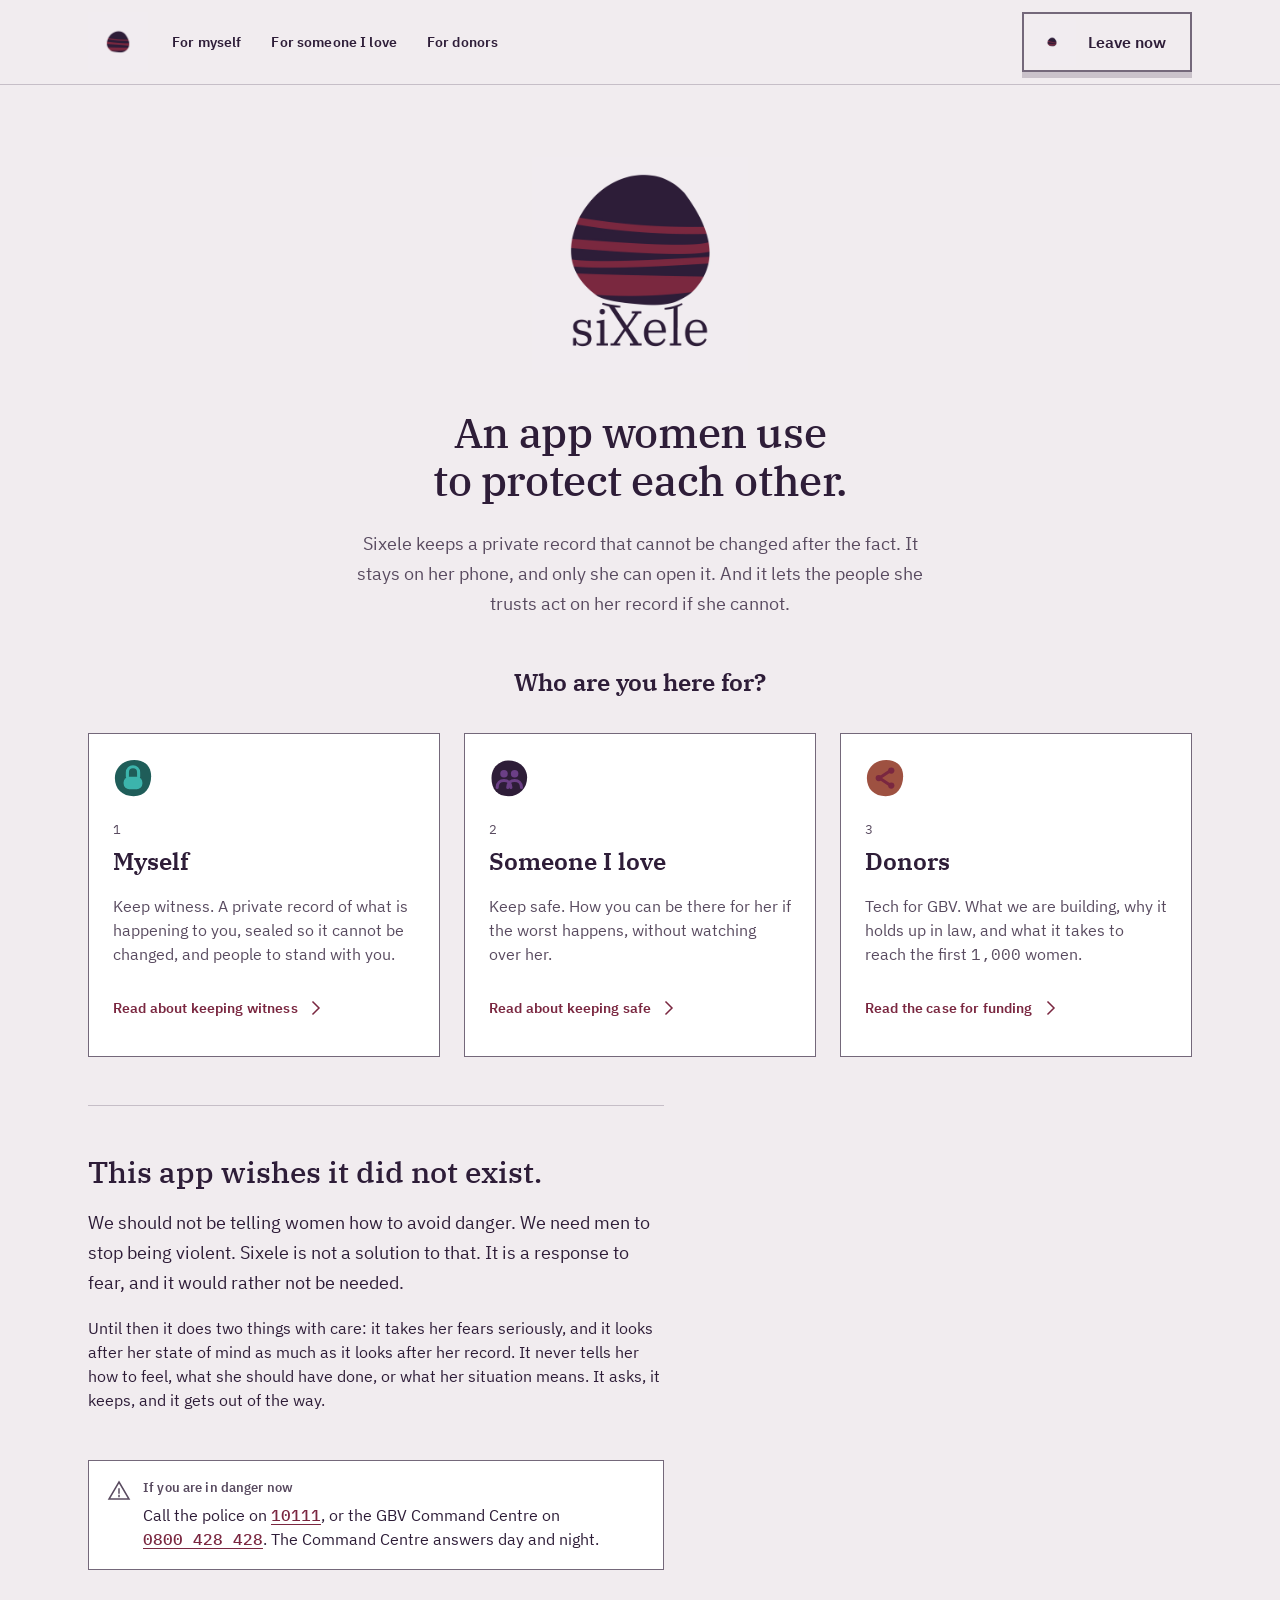
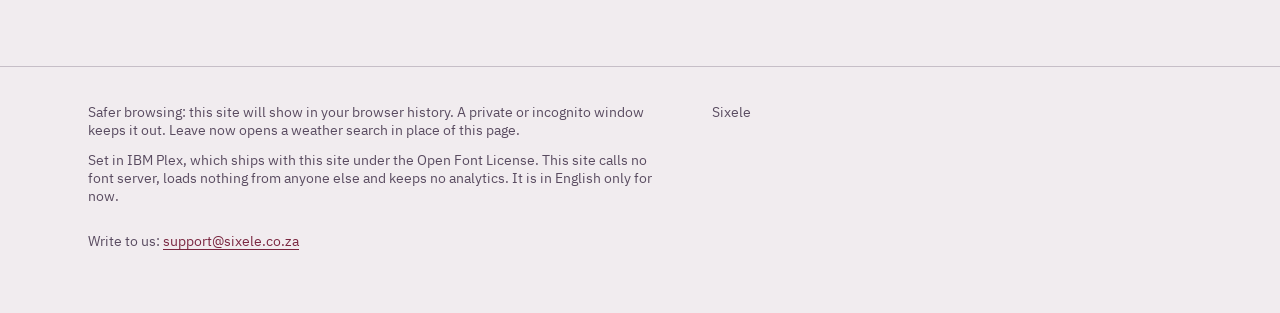
==== commit 9bf237d4: "SIX-145: Put the contact address on every page of the site Co-Authored-By: Claude Sonnet 5.5 <norepl" ====
--- a/index.html
+++ b/index.html
@@ -90,6 +90,7 @@
     <div>
       <p>Safer browsing: this site will show in your browser history. A private or incognito window keeps it out. Leave now opens a weather search in place of this page.</p>
       <p>Set in IBM Plex, which ships with this site under the Open Font License. This site calls no font server, loads nothing from anyone else and keeps no analytics. It is in English only for now.</p>
+      <p>Write to us: <a href="mailto:support@sixele.co.za">support@sixele.co.za</a></p>
     </div>
     <p class="who">Sixele</p>
   </div>
--- a/styles.css
+++ b/styles.css
@@ -487,3 +487,4 @@
 .site-footer .wrap > * { flex: 1 1 360px; max-width: var(--reading); }
 .site-footer p + p { margin-top: var(--s12); }
 .site-footer .who { flex: 0 1 auto; }
+.site-footer p a { display: inline-flex; align-items: center; min-height: 48px; }
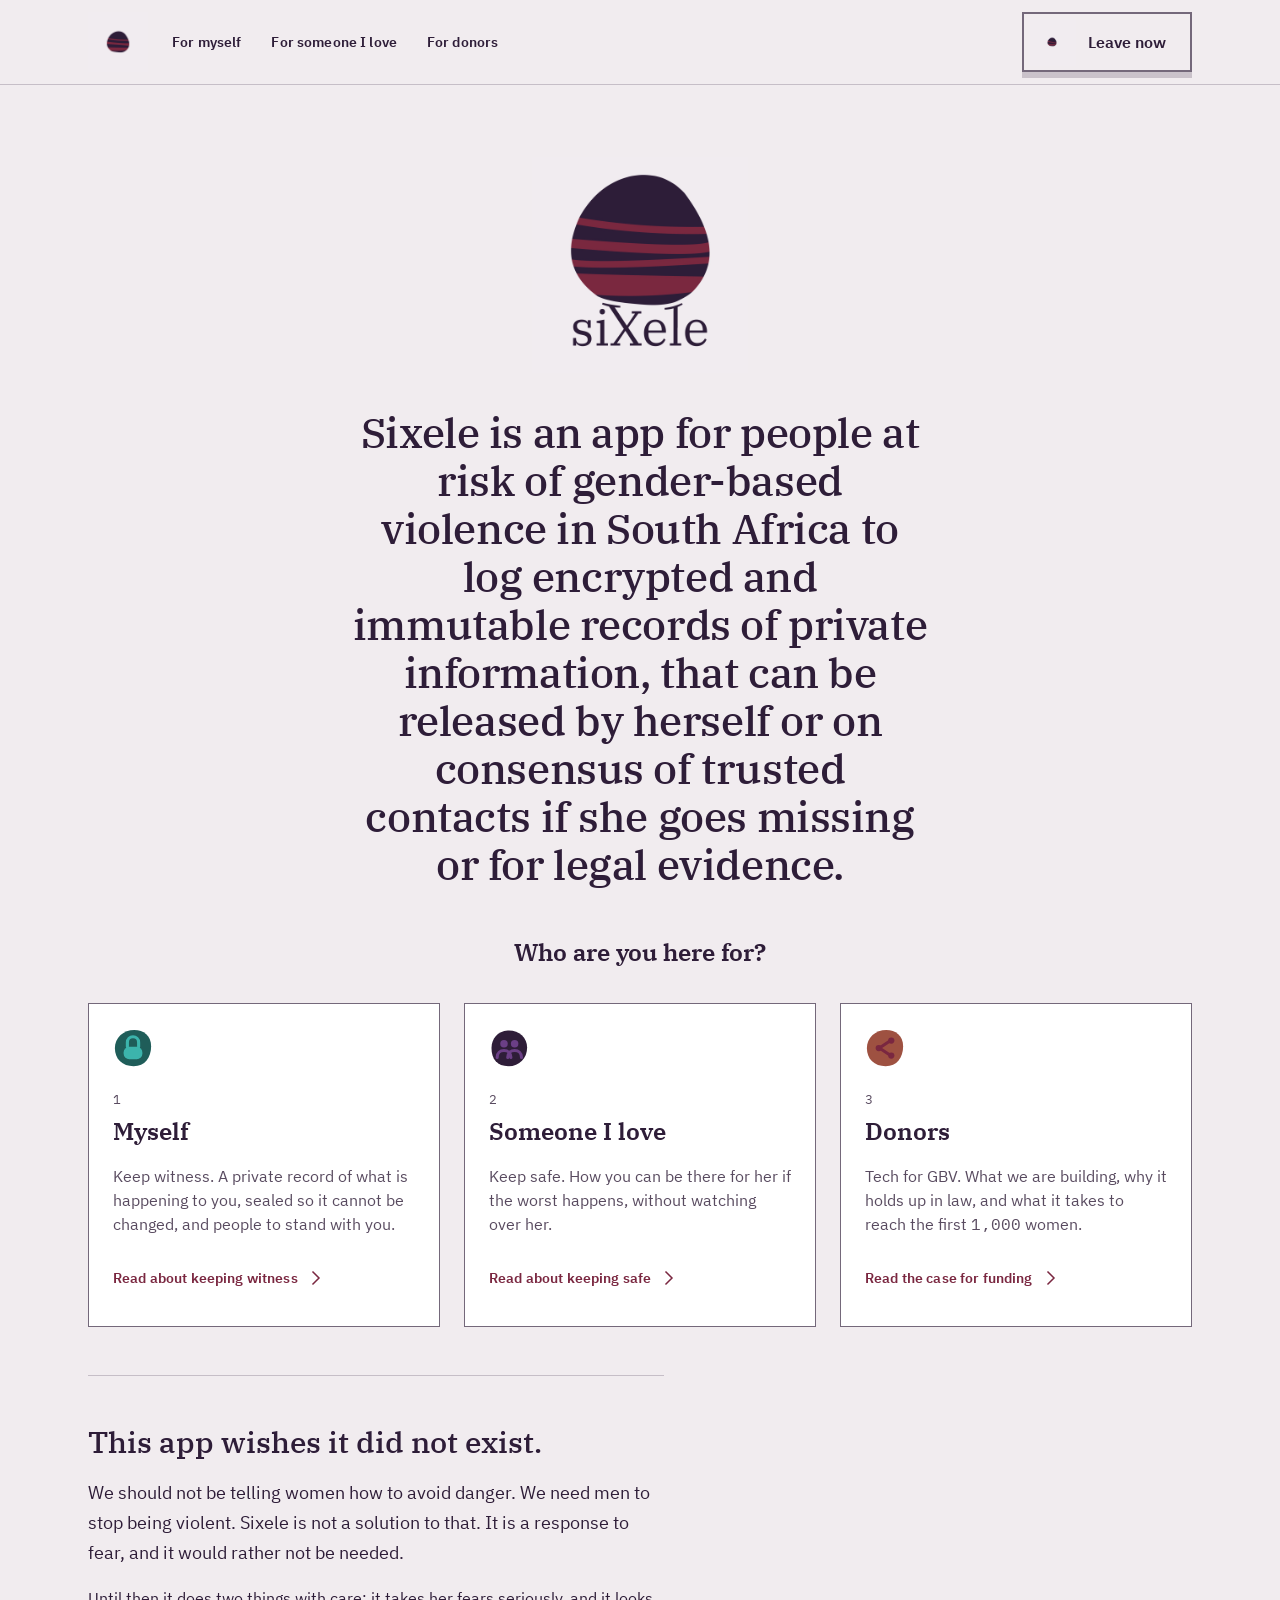
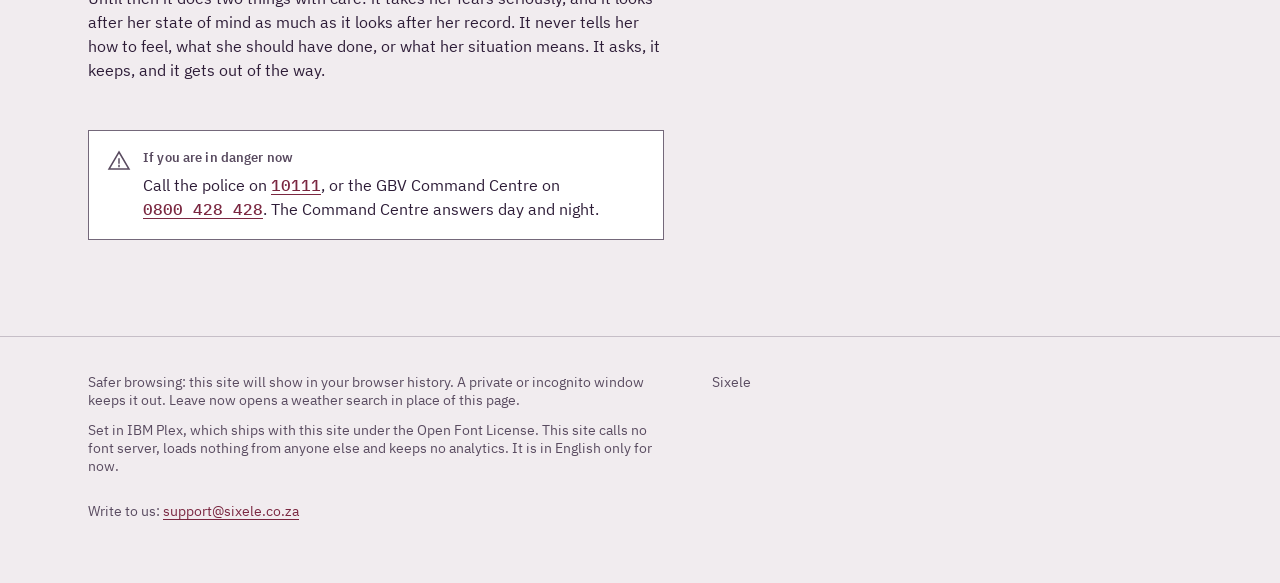
==== commit e8b30b53: "SIX-205: lead the landing page with what Sixele is for, in the owner's sentence Heading and meta des" ====
--- a/index.html
+++ b/index.html
@@ -4,7 +4,7 @@
   <meta charset="UTF-8">
   <meta name="viewport" content="width=device-width, initial-scale=1">
   <title>Sixele</title>
-  <meta name="description" content="Sixele is an app women in South Africa use to protect each other: a private record that cannot be changed after the fact, and people she trusts who can act on it if she cannot.">
+  <meta name="description" content="Sixele is an app for people at risk of gender-based violence in South Africa to log encrypted and immutable records of private information, that can be released by herself or on consensus of trusted contacts if she goes missing or for legal evidence.">
   <meta name="referrer" content="no-referrer">
   <link rel="canonical" href="https://sixele.co.za/">
   <link rel="icon" href="brand/app_icon.png">
@@ -28,8 +28,7 @@
 
   <section class="intro centre">
     <picture><source srcset="brand/wordmark_dark.jpg" media="(prefers-color-scheme: dark)"><img class="wordmark" src="brand/wordmark_light.jpg" alt="Sixele" width="216" height="216"></picture>
-    <h1 class="display">An app women use to protect each other.</h1>
-    <p class="reading muted">Sixele keeps a private record that cannot be changed after the fact. It stays on her phone, and only she can open it. And it lets the people she trusts act on her record if she cannot.</p>
+    <h1 class="display">Sixele is an app for people at risk of gender-based violence in South Africa to log encrypted and immutable records of private information, that can be released by herself or on consensus of trusted contacts if she goes missing or for legal evidence.</h1>
   </section>
 
   <section class="stack-36" aria-labelledby="choose">
--- a/styles.css
+++ b/styles.css
@@ -487,4 +487,5 @@
 .site-footer .wrap > * { flex: 1 1 360px; max-width: var(--reading); }
 .site-footer p + p { margin-top: var(--s12); }
 .site-footer .who { flex: 0 1 auto; }
-.site-footer p a { display: inline-flex; align-items: center; min-height: 48px; }
+/* Contact links are tap targets: 48 minimum, in the footer and inline in text. */
+.site-footer p a, a.contact-link { display: inline-flex; align-items: center; min-height: 48px; }
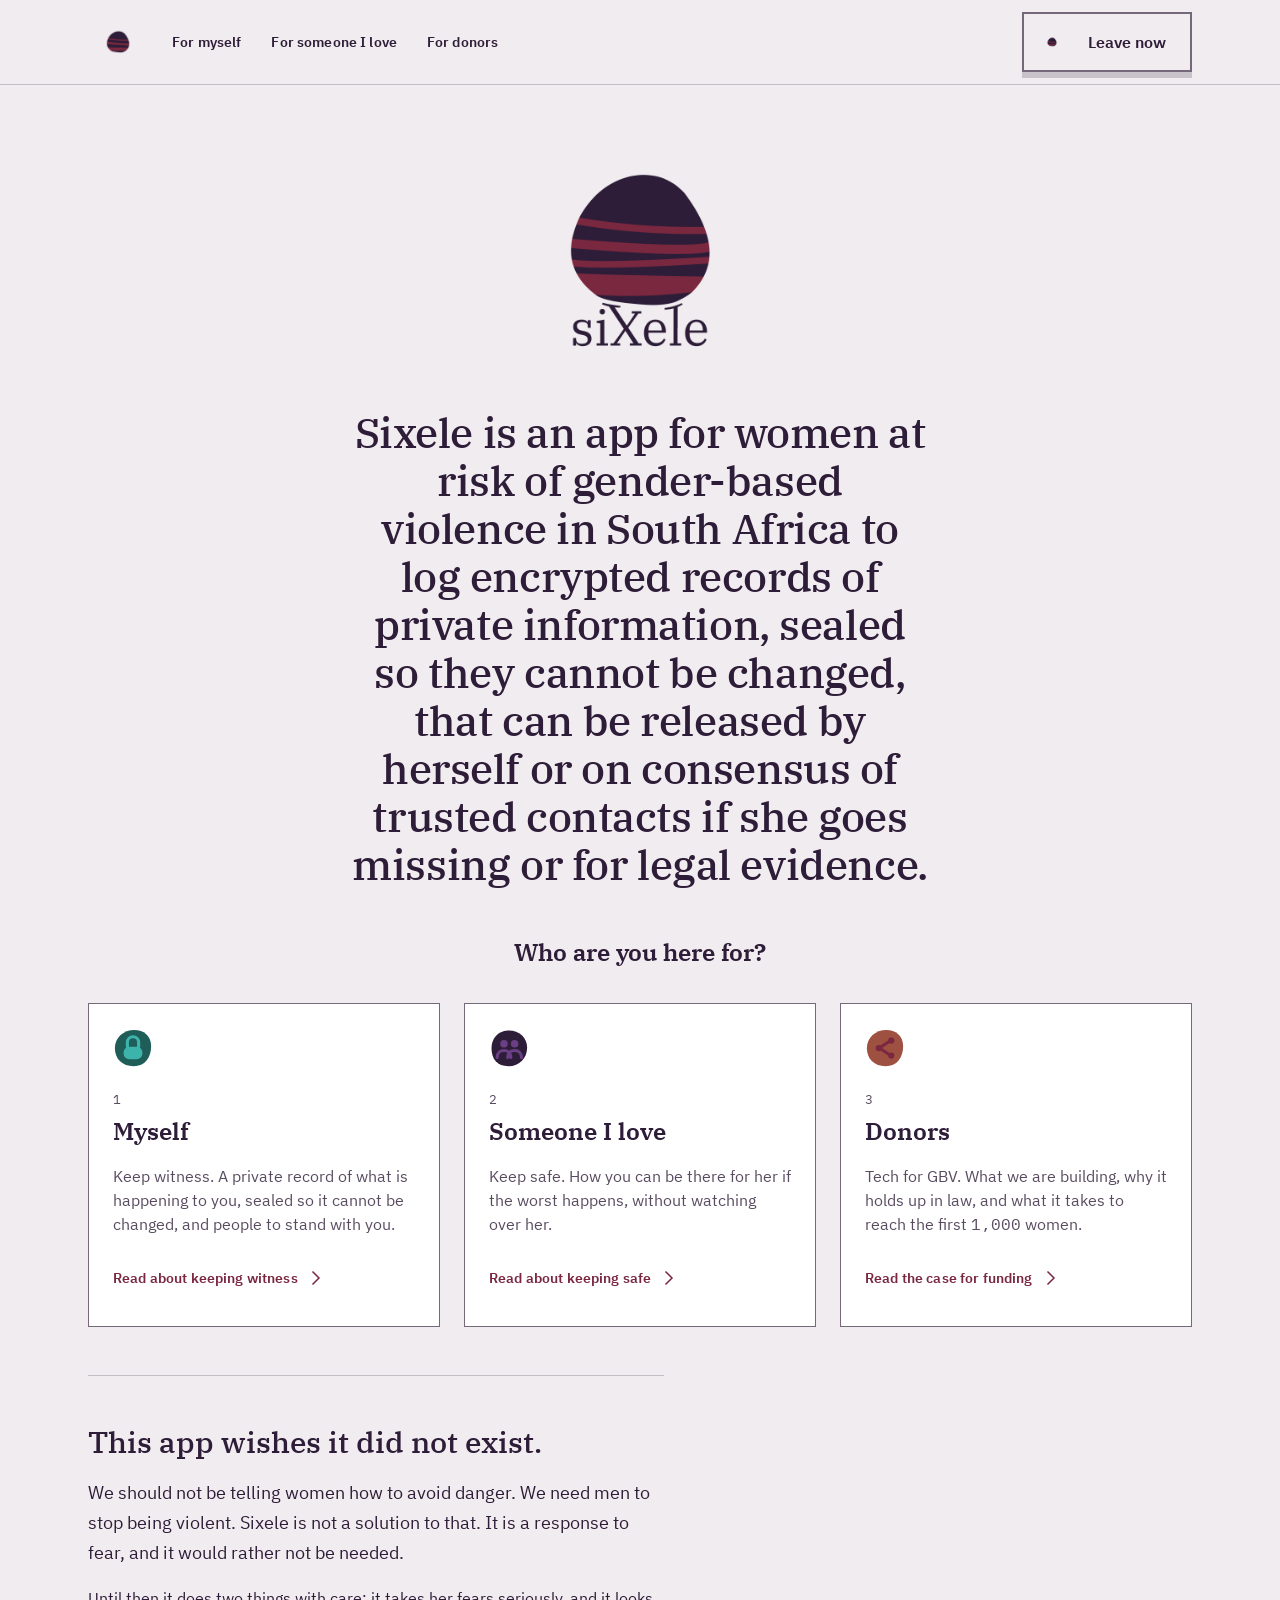
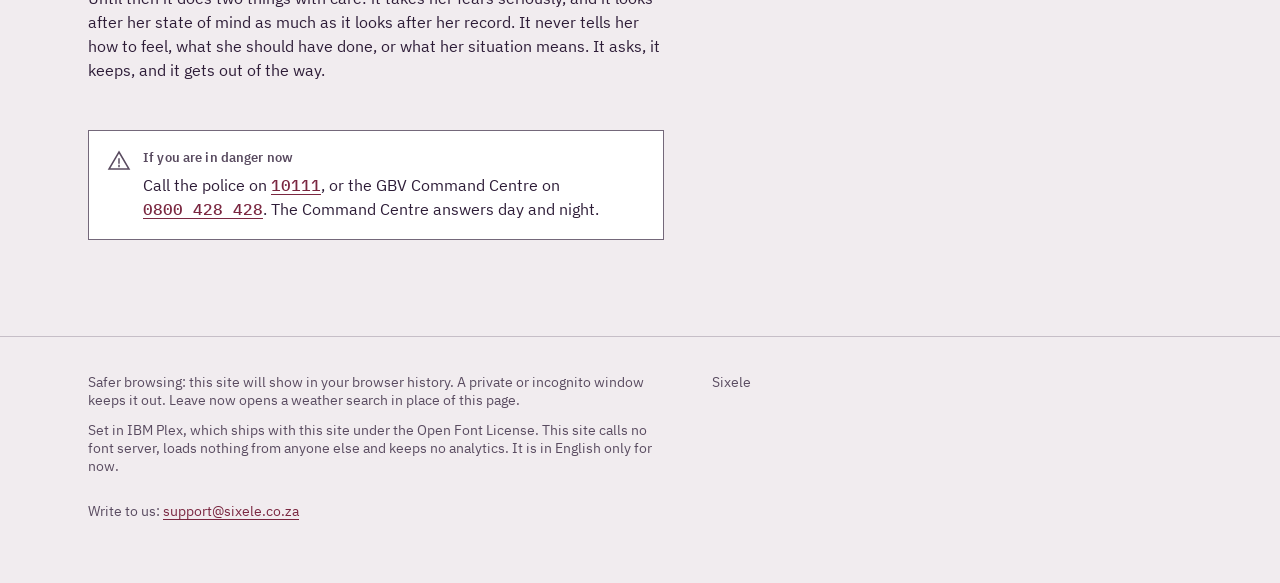
==== commit 1c78bad1: "SIX-205: Sealed, trusted contacts, women at risk, as the owner chose The owner's three words from 27" ====
--- a/index.html
+++ b/index.html
@@ -4,7 +4,7 @@
   <meta charset="UTF-8">
   <meta name="viewport" content="width=device-width, initial-scale=1">
   <title>Sixele</title>
-  <meta name="description" content="Sixele is an app for people at risk of gender-based violence in South Africa to log encrypted and immutable records of private information, that can be released by herself or on consensus of trusted contacts if she goes missing or for legal evidence.">
+  <meta name="description" content="Sixele is an app for women at risk of gender-based violence in South Africa to log encrypted records of private information, sealed so they cannot be changed, that can be released by herself or on consensus of trusted contacts if she goes missing or for legal evidence.">
   <meta name="referrer" content="no-referrer">
   <link rel="canonical" href="https://sixele.co.za/">
   <link rel="icon" href="brand/app_icon.png">
@@ -28,7 +28,7 @@
 
   <section class="intro centre">
     <picture><source srcset="brand/wordmark_dark.jpg" media="(prefers-color-scheme: dark)"><img class="wordmark" src="brand/wordmark_light.jpg" alt="Sixele" width="216" height="216"></picture>
-    <h1 class="display">Sixele is an app for people at risk of gender-based violence in South Africa to log encrypted and immutable records of private information, that can be released by herself or on consensus of trusted contacts if she goes missing or for legal evidence.</h1>
+    <h1 class="display">Sixele is an app for women at risk of gender-based violence in South Africa to log encrypted records of private information, sealed so they cannot be changed, that can be released by herself or on consensus of trusted contacts if she goes missing or for legal evidence.</h1>
   </section>
 
   <section class="stack-36" aria-labelledby="choose">
--- a/styles.css
+++ b/styles.css
@@ -471,6 +471,7 @@
 tbody tr, tfoot tr { border-top: 1px solid var(--line-subtle); }
 tfoot tr { border-top: 2px solid var(--line); }
 .amount { text-align: right; font-family: var(--mono); white-space: nowrap; }
+.awarded { display: inline-flex; align-items: center; gap: var(--s6); white-space: nowrap; }
 
 /* --- Footer --- */
 
